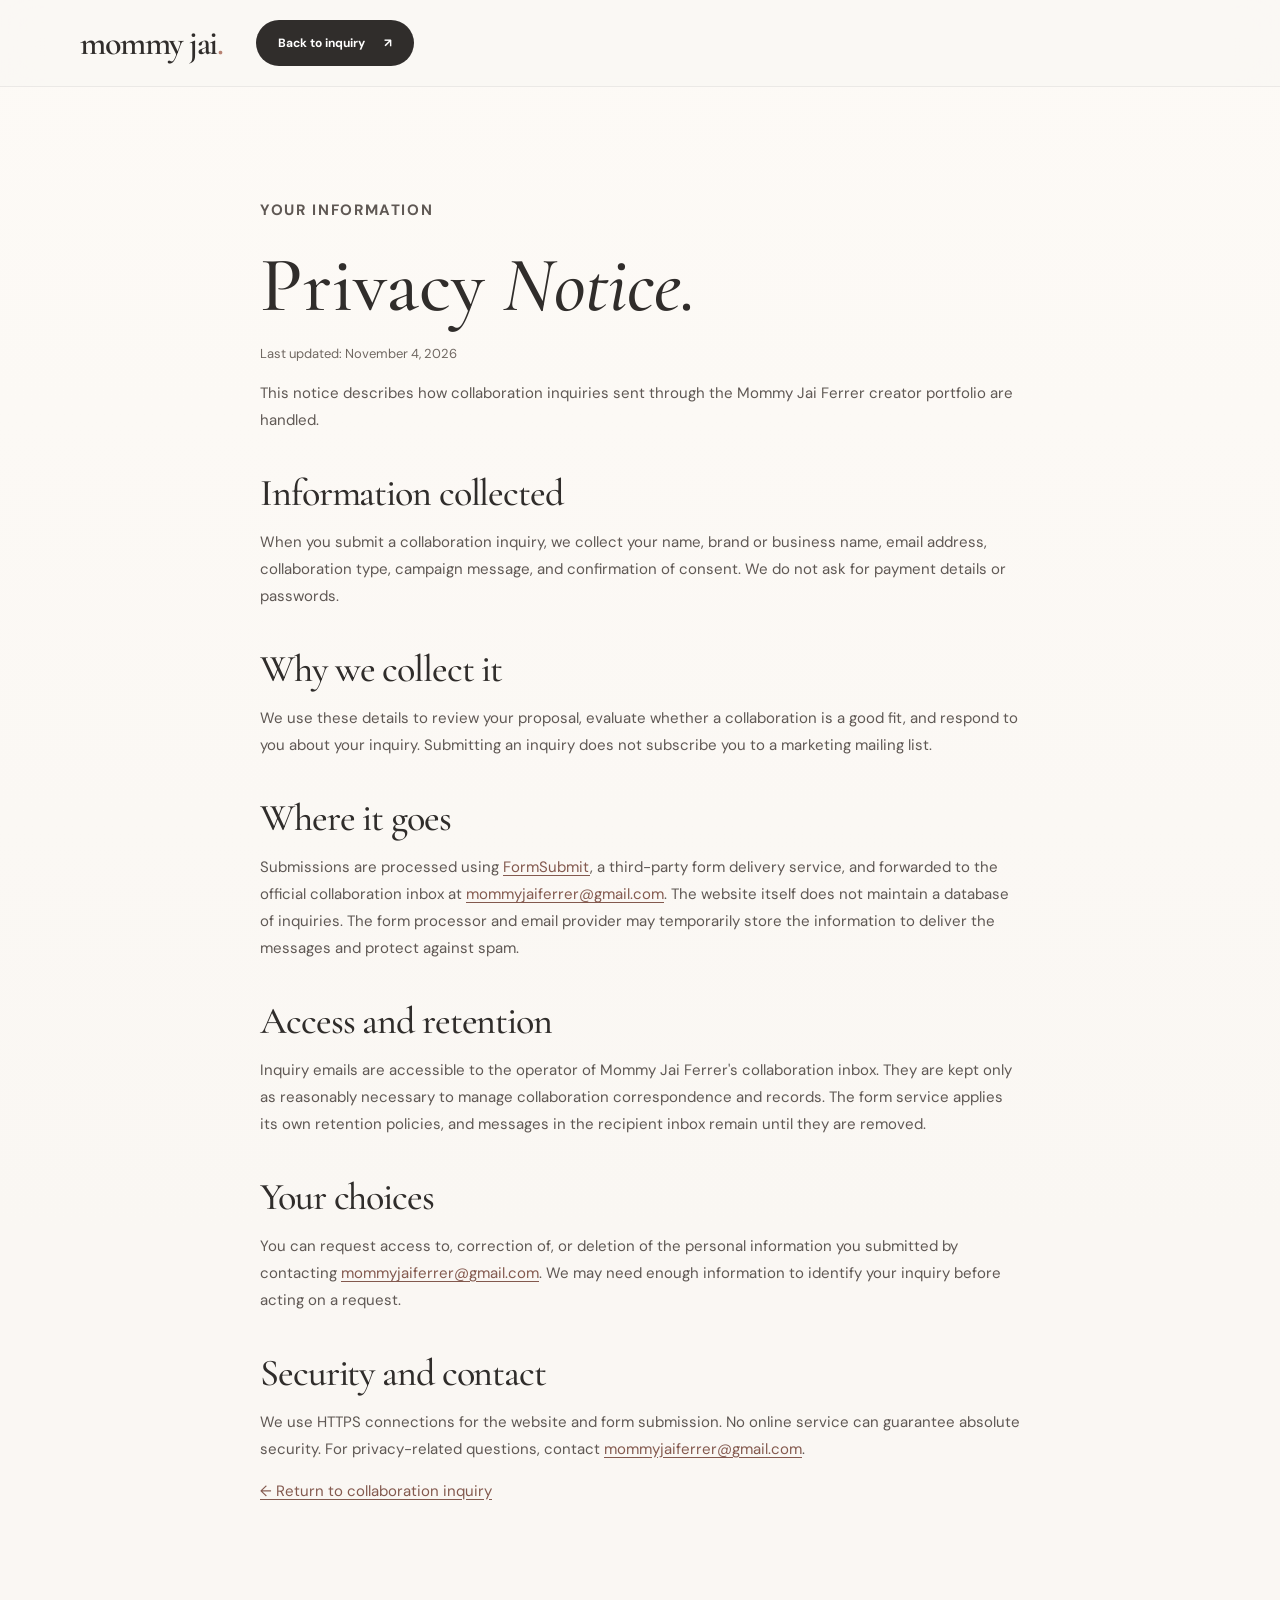
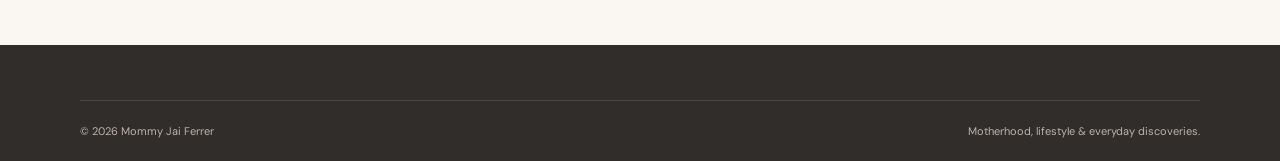
==== privacy.html @ 7186fa89 "Add inquiry privacy notice covering email form processing" ====
<!doctype html>
<html lang="en">
<head>
  <meta charset="utf-8">
  <meta name="viewport" content="width=device-width, initial-scale=1">
  <meta name="theme-color" content="#faf7f3">
  <meta name="description" content="How Mommy Jai Ferrer handles collaboration inquiry information.">
  <title>Privacy Notice | Mommy Jai Ferrer</title>
  <link rel="icon" href="assets/favicon.svg" type="image/svg+xml">
  <link rel="preconnect" href="https://fonts.googleapis.com">
  <link rel="preconnect" href="https://fonts.gstatic.com" crossorigin>
  <link href="https://fonts.googleapis.com/css2?family=Cormorant+Garamond:wght@400;500;600&family=DM+Sans:wght@400;500;600;700&display=swap" rel="stylesheet">
  <link rel="stylesheet" href="styles.css?v=1.3.6">
  <style>
    .privacy-page{width:min(760px,calc(100% - 42px));margin:0 auto;padding:95px 0 125px}
    .privacy-page h1{font-family:var(--serif);font-weight:500;font-size:clamp(54px,8vw,78px);line-height:1;margin:22px 0 18px}
    .privacy-page h2{font-size:clamp(29px,4vw,38px);margin:40px 0 12px}
    .privacy-page p,.privacy-page li{font-size:15px;line-height:1.8;color:#5f5854}
    .privacy-page li{padding-bottom:7px}
    .privacy-page ul{padding-left:22px}
    .privacy-page a{text-decoration:underline;text-underline-offset:3px;color:#83594e}
    .privacy-page .date-note{font-size:13px;color:#706862}
    @media(max-width:767px){.privacy-page{padding:65px 0 85px}}
  </style>
</head>
<body>
  <header class="site-header">
    <div class="container header-row">
      <a class="wordmark" href="./" aria-label="Mommy Jai Ferrer, return to homepage">mommy jai<span>.</span></a>
      <a class="header-cta" href="./#contact">Back to inquiry <span aria-hidden="true">↗︎</span></a>
    </div>
  </header>
  <main class="privacy-page">
    <p class="kicker">YOUR INFORMATION</p>
    <h1>Privacy <em>Notice.</em></h1>
    <p class="date-note">Last updated: November 4, 2026</p>
    <p>This notice describes how collaboration inquiries sent through the Mommy Jai Ferrer creator portfolio are handled.</p>

    <h2>Information collected</h2>
    <p>When you submit a collaboration inquiry, we collect your name, brand or business name, email address, collaboration type, campaign message, and confirmation of consent. We do not ask for payment details or passwords.</p>

    <h2>Why we collect it</h2>
    <p>We use these details to review your proposal, evaluate whether a collaboration is a good fit, and respond to you about your inquiry. Submitting an inquiry does not subscribe you to a marketing mailing list.</p>

    <h2>Where it goes</h2>
    <p>Submissions are processed using <a href="https://formsubmit.co/privacy.pdf" target="_blank" rel="noopener noreferrer">FormSubmit</a>, a third-party form delivery service, and forwarded to the official collaboration inbox at <a href="mailto:mommyjaiferrer@gmail.com">mommyjaiferrer@gmail.com</a>. The website itself does not maintain a database of inquiries. The form processor and email provider may temporarily store the information to deliver the messages and protect against spam.</p>

    <h2>Access and retention</h2>
    <p>Inquiry emails are accessible to the operator of Mommy Jai Ferrer's collaboration inbox. They are kept only as reasonably necessary to manage collaboration correspondence and records. The form service applies its own retention policies, and messages in the recipient inbox remain until they are removed.</p>

    <h2>Your choices</h2>
    <p>You can request access to, correction of, or deletion of the personal information you submitted by contacting <a href="mailto:mommyjaiferrer@gmail.com">mommyjaiferrer@gmail.com</a>. We may need enough information to identify your inquiry before acting on a request.</p>

    <h2>Security and contact</h2>
    <p>We use HTTPS connections for the website and form submission. No online service can guarantee absolute security. For privacy-related questions, contact <a href="mailto:mommyjaiferrer@gmail.com">mommyjaiferrer@gmail.com</a>.</p>
    <p><a href="./#contact">← Return to collaboration inquiry</a></p>
  </main>
  <footer class="footer"><div class="container footer-base"><span>© 2026 Mommy Jai Ferrer</span><span>Motherhood, lifestyle &amp; everyday discoveries.</span></div></footer>
</body>
</html>
---- styles.css ----
:root{--ivory:#faf7f3;--cream:#f3ece5;--blush:#eadbd4;--rose:#b78272;--rose-deep:#93695e;--sage:#767b6a;--charcoal:#302d2b;--muted:#776f6b;--line:#e6ddd6;--serif:'Cormorant Garamond',Georgia,serif;--sans:'DM Sans',Arial,sans-serif}*{box-sizing:border-box}html{scroll-behavior:smooth}body{margin:0;background:var(--ivory);color:var(--charcoal);font-family:var(--sans);-webkit-font-smoothing:antialiased}a{color:inherit;text-decoration:none}button,input,select,textarea{font:inherit}button,a,input,select,textarea{-webkit-tap-highlight-color:transparent}a:focus-visible,button:focus-visible,input:focus-visible,select:focus-visible,textarea:focus-visible{outline:3px solid var(--sage);outline-offset:4px}img{max-width:100%}.container{width:min(1120px,calc(100% - 48px));margin:auto}.skip-link{position:absolute;top:-100px;left:16px;background:#fff;padding:12px;z-index:90}.skip-link:focus{top:12px}.site-header{position:relative;z-index:10;border-bottom:1px solid rgba(48,45,43,.07);background:rgba(250,247,243,.94)}.header-row{height:86px;display:flex;align-items:center;gap:34px}.wordmark{font-family:var(--serif);font-size:34px;font-weight:600;letter-spacing:-1.5px;white-space:nowrap}.wordmark span{color:var(--rose)}.desktop-nav{display:flex;gap:34px;margin-left:auto;font-size:13px;font-weight:600}.desktop-nav a:hover,.footer-links a:hover{color:var(--rose-deep)}.header-cta{display:inline-flex;align-items:center;gap:19px;background:var(--charcoal);color:white;border-radius:28px;font-size:12px;font-weight:700;padding:15px 22px}.header-cta:hover{background:#5b4943}.menu-toggle{display:none;border:0;background:none;padding:9px;cursor:pointer}.menu-toggle span{display:block;height:2px;width:23px;background:var(--charcoal);margin:5px}.mobile-nav{display:none}.hero{display:grid;grid-template-columns:1.07fr .93fr;min-height:620px;gap:65px;align-items:center;padding-top:65px;padding-bottom:88px}.eyebrow,.kicker{font-size:11px;letter-spacing:2px;font-weight:700;color:var(--rose-deep)}.eyebrow{display:flex;gap:12px;align-items:center}.small-star{font-size:21px;color:var(--rose);line-height:1}.hero h1{font-family:var(--serif);font-size:clamp(57px,6vw,92px);font-weight:500;line-height:.93;letter-spacing:-2.5px;margin:32px 0 27px}.hero h1 em,h2 em{font-weight:400;color:var(--rose-deep)}.hero-lead{font-size:16px;line-height:1.9;color:var(--muted);max-width:490px}.hero-actions{display:flex;align-items:center;gap:32px;margin-top:32px}.button{display:inline-flex;justify-content:center;align-items:center;gap:32px;border:0;border-radius:4px;padding:18px 25px;font-size:13px;font-weight:700;cursor:pointer}.button-primary{background:var(--rose-deep);color:white}.button-primary:hover{background:#755249}.text-link{font-size:13px;font-weight:700;border-bottom:1px solid var(--charcoal);padding-bottom:6px}.text-link span{margin-left:9px}.hero-meta{display:flex;align-items:center;gap:12px;margin-top:55px;font-size:11px;color:#89827c}.meta-line{width:27px;height:1px;background:var(--rose)}.hero-visual{height:530px;position:relative;display:flex;align-items:center;justify-content:center}.portrait-frame{background:linear-gradient(160deg,#e4c7b9,#b88979 48%,#a87b6c);width:77%;height:91%;border-radius:210px 210px 9px 9px;position:relative;overflow:hidden}.portrait-img{width:100%;height:100%;object-fit:cover;object-position:center 22%}.portrait-fallback{display:none;position:absolute;inset:0;align-items:center;justify-content:center;flex-direction:column;color:#f7ece4}.portrait-frame.no-photo .portrait-fallback{display:flex}.portrait-fallback>span{font-family:var(--serif);font-size:220px;font-style:italic;opacity:.35;line-height:1}.portrait-fallback small{font-size:10px;letter-spacing:3px;text-align:center;line-height:2}.visual-sticker{position:absolute;background:#faf7f3;box-shadow:0 9px 35px #302d2b10;padding:23px 24px;font-size:13px;line-height:1.6;z-index:1}.sticker-top{top:60px;right:-10px;transform:rotate(6deg);font-style:italic}.sticker-top b{font-family:var(--serif);font-size:23px;font-weight:500}.sticker-top svg{width:38px;display:block;margin:1px 0 0 70px}.sticker-bottom{bottom:48px;left:-23px;transform:rotate(-5deg);font-family:var(--serif);font-size:24px;line-height:1.05}.sticker-bottom span{color:var(--rose)}.orbit{position:absolute;color:#c39c8f}.orbit-one{top:34px;left:27px;font-size:37px}.orbit-two{bottom:9px;right:34px;font-size:26px}.ticker{background:#e9d8cf;padding:21px 0;overflow:hidden;text-align:center}.ticker-inner{white-space:nowrap;font-size:11px;letter-spacing:2.1px;font-weight:700;color:#765c53}.ticker-inner span{color:#b78272;margin:0 25px}.section{padding-top:112px;padding-bottom:115px;scroll-margin-top:25px}.section-heading{display:flex;justify-content:space-between;gap:70px;align-items:end;margin-bottom:45px}.section-heading>div{flex:1.2}.section-heading>p{flex:.8;max-width:320px;line-height:1.85;font-size:14px;color:var(--muted);margin:0 0 7px}h2{font-family:var(--serif);font-weight:500;line-height:1.01;font-size:clamp(43px,4.5vw,65px);letter-spacing:-1.1px;margin:20px 0 0}.work-grid{display:grid;grid-template-columns:repeat(3,minmax(0,1fr));gap:30px 23px}.work-card{min-width:0;display:block}.work-art{height:300px;position:relative;overflow:hidden;display:flex;flex-direction:column;align-items:flex-start;justify-content:end;padding:29px;transition:transform .25s ease,filter .25s ease}.work-card:hover .work-art{filter:saturate(1.15)}.art-bonakid{background:radial-gradient(circle at 70% 15%,#f6ead7 0 15%,transparent 16%),linear-gradient(135deg,#c9ac95,#ae826a);color:#fff8ef}.art-little{background:radial-gradient(circle at 74% 20%,#f6e6df 0 17%,transparent 18%),linear-gradient(145deg,#d9bdb2,#b8958b);color:#fff9f2}.art-urban{background:linear-gradient(145deg,#bbc2af,#848d75);color:#fffaf1}.art-hair{background:linear-gradient(145deg,#e5c7b7,#bc9183);color:#fff7f0}.art-colgate{background:linear-gradient(145deg,#d5bea8,#b18e78);color:#fffaf3}.art-unilove{background:linear-gradient(145deg,#d4cab5,#a7ab8d);color:#fffaf0}.art-ornament{position:absolute;right:18px;top:0;font-family:var(--serif);font-size:175px;opacity:.21;line-height:1}.art-small{font-size:10px;letter-spacing:2px;font-weight:700;margin-bottom:auto}.art-main{font-family:var(--serif);font-size:46px;line-height:.97;letter-spacing:-1px;position:relative}.art-main i{font-weight:400}.art-corner{position:absolute;right:25px;bottom:24px;font-size:10px;letter-spacing:1px}.card-info{display:flex;justify-content:space-between;align-items:flex-start;gap:8px;padding:19px 0}.card-type{font-size:10px;letter-spacing:1.2px;font-weight:700;color:var(--rose-deep)}.card-info h3{font-family:var(--serif);font-size:29px;font-weight:600;margin:7px 0 2px}.card-info p{font-size:12px;color:var(--muted);margin:4px 0}.card-arrow{font-size:22px;color:var(--rose-deep);transition:transform .2s}.work-card:hover .card-arrow{transform:translate(3px,-3px)}.work-footnote{font-size:12px;color:var(--muted);margin-top:20px;line-height:1.8}.services-section{background:#f3ece5}.services-grid{display:grid;grid-template-columns:1fr 1fr;gap:22px}.service-card{position:relative;background:var(--ivory);padding:42px 42px 37px;min-height:420px;display:flex;flex-direction:column}.service-card.alt{background:#e8d7cf}.service-index{position:absolute;right:35px;top:30px;color:#a7958d;font-size:12px}.service-icon{font-size:37px;color:var(--rose-deep)}.service-card h3{font-family:var(--serif);font-size:42px;font-weight:500;margin:16px 0 12px}.service-card p{font-size:14px;line-height:1.9;color:#625e5a}.service-card ul{list-style:none;padding:0;margin:13px 0 28px}.service-card li{padding:8px 0 8px 22px;position:relative;font-size:13px}.service-card li:before{content:'✳︎';position:absolute;left:0;color:var(--rose-deep)}.service-link{border-bottom:1px solid currentColor;align-self:start;padding-bottom:6px;margin-top:auto;font-size:13px;font-weight:700}.service-link span{margin-left:18px}.other-collabs{display:flex;align-items:center;gap:12px;flex-wrap:wrap;margin-top:28px;font-size:13px;color:var(--muted)}.other-collabs span{border:1px solid #d8cbc3;border-radius:30px;padding:10px 17px;color:var(--charcoal);font-size:12px}.about-section{display:grid;grid-template-columns:.9fr 1.1fr;gap:100px;align-items:center}.about-art{background:#e9d5ca;min-height:470px;display:flex;align-items:center;justify-content:center;padding:40px;position:relative}.about-art:after{content:'';position:absolute;border:1px solid #fff5ed;inset:23px}.about-art-inner{text-align:center;z-index:1}.big-star{font-size:100px;color:#fff3ed;display:block;line-height:1.1}.about-script{font-family:var(--serif);font-size:85px;font-style:italic;color:#856b5e;line-height:1.3;display:block}.about-mini{font-size:10px;letter-spacing:3px;line-height:2.2;color:#806e66}.about-copy p:not(.kicker){font-size:15px;color:var(--muted);line-height:2}.signature{margin-top:30px;font-size:13px;color:var(--muted)}.signature strong{display:block;font-family:var(--serif);font-size:32px;font-style:italic;color:var(--rose-deep);font-weight:500}.brand-section{background:#eee2db}.brand-content{text-align:center}.brand-content h2{max-width:670px;margin:15px auto 22px}.brand-content>p:not(.kicker){max-width:665px;margin:auto;line-height:1.85;font-size:14px;color:var(--muted)}.brand-content .brand-group-label{font-family:var(--sans);font-size:10px;font-weight:700;letter-spacing:.19em;margin:38px auto 0;color:#916b60}.brand-list{display:flex;flex-wrap:wrap;justify-content:center;align-items:center;gap:14px 28px;margin:19px auto 24px;max-width:940px}.brand-list span{font-family:var(--serif);font-weight:600;font-size:clamp(22px,2.35vw,29px);line-height:1.14}.brand-list-pending{margin-top:19px;margin-bottom:27px}.brand-list-pending span{font-size:clamp(20px,2vw,25px);color:#705c53}.brand-content small{display:block;max-width:740px;margin:0 auto;font-size:11px;line-height:1.7;color:var(--muted)}.contact-section{padding-bottom:115px}.contact-panel{display:grid;grid-template-columns:1fr 1fr;gap:75px;background:#f2e7df;padding:70px}.contact-heading h2{font-size:clamp(43px,4vw,58px)}.contact-heading>p:not(.kicker){font-size:14px;color:var(--muted);line-height:1.9;max-width:410px}.contact-email{display:inline-block;font-size:15px;border-bottom:1px solid var(--charcoal);padding-bottom:9px;margin-top:24px;font-weight:700}.contact-email span{color:var(--rose-deep)}.inquiry-form{display:flex;flex-direction:column;gap:10px}.inquiry-form label{font-size:12px;font-weight:700;margin-top:8px}.inquiry-form label span{color:var(--rose-deep)}.inquiry-form input,.inquiry-form select,.inquiry-form textarea{background:var(--ivory);width:100%;border:1px solid #e0d5ce;border-radius:2px;padding:14px 15px;outline-offset:3px;color:var(--charcoal);font-size:13px}.inquiry-form textarea{resize:vertical}.submit-button{width:100%;margin-top:12px}.form-note{font-size:11px;line-height:1.65;color:var(--muted);margin:6px 0 0}.footer{background:#302d2b;color:#f9eee7;padding-top:55px}.footer-row{display:flex;justify-content:space-between;gap:35px;align-items:start;padding-bottom:60px}.footer-mark{font-size:39px}.footer-row p{color:#bcb3ad;font-size:12px}.footer-links{display:flex;gap:25px;flex-wrap:wrap;font-size:12px;font-weight:600;margin-top:16px}.footer-base{display:flex;justify-content:space-between;border-top:1px solid #ffffff20;padding:23px 0;color:#bcb3ad;font-size:11px}
@media(max-width:900px){.hero{grid-template-columns:1fr 1fr;gap:20px}.hero h1{font-size:65px}.hero-visual{height:460px}.visual-sticker{padding:15px}.section{padding-top:85px;padding-bottom:90px}.section-heading{gap:25px}.work-grid{gap:25px 15px}.work-art{height:250px;padding:21px}.art-main{font-size:37px}.about-section{gap:35px}.contact-panel{padding:40px;gap:30px}}
@media(max-width:700px){.container{width:min(100% - 36px,520px)}.header-row{height:66px}.wordmark{font-size:31px}.desktop-nav,.header-cta{display:none}.menu-toggle{display:block;margin-left:auto}.mobile-nav:not([hidden]){display:flex;flex-direction:column;gap:0;background:var(--ivory);border-top:1px solid var(--line);padding:8px 18px 16px}.mobile-nav a{padding:12px 6px;font-size:14px;font-weight:600}.hero{grid-template-columns:1fr;gap:17px;padding-top:49px;padding-bottom:40px;min-height:0}.hero h1{font-size:clamp(56px,12.4vw,78px);margin:21px 0 18px}.hero-lead{font-size:14px;line-height:1.85}.hero-actions{margin-top:26px;gap:22px}.button{padding:16px 19px;gap:15px}.hero-meta{margin-top:30px;font-size:10px}.hero-visual{height:400px;max-width:430px;width:100%;margin:9px auto 0}.portrait-frame{width:69%;height:96%}.portrait-fallback>span{font-size:155px}.sticker-top{right:0;top:35px;font-size:11px}.sticker-top b{font-size:19px}.sticker-bottom{left:0;bottom:39px;font-size:20px}.orbit-one{left:15px;top:9px}.ticker{padding:17px 0}.ticker-inner{font-size:10px;letter-spacing:1.3px}.ticker-inner span{margin:0 13px}.section{padding-top:76px;padding-bottom:76px}.section-heading{display:block;margin-bottom:29px}.section-heading>p{max-width:450px;margin:18px 0 0}.section-heading h2,h2{font-size:clamp(43px,9.2vw,56px);margin-top:13px}.work-grid{grid-template-columns:repeat(2,minmax(0,1fr));gap:19px 11px}.work-art{height:205px;padding:16px}.art-main{font-size:clamp(26px,6.4vw,36px)}.art-small{font-size:8px;letter-spacing:1px}.art-ornament{font-size:110px}.art-corner{right:14px;bottom:13px;font-size:8px}.card-info{padding:12px 0 6px}.card-type{font-size:8px;letter-spacing:.5px;line-height:1.5}.card-info h3{font-size:24px;line-height:1.05}.card-info p{font-size:11px;line-height:1.5}.card-arrow{font-size:19px}.services-grid{grid-template-columns:1fr}.service-card{min-height:0;padding:31px}.service-card h3{font-size:38px}.about-section{grid-template-columns:1fr;gap:28px}.about-art{min-height:300px}.about-script{font-size:65px}.big-star{font-size:70px}.brand-list{gap:13px 23px}.brand-list span{font-size:24px}.contact-panel{grid-template-columns:1fr;padding:32px 24px;gap:20px}.contact-heading h2{font-size:45px}.footer-row{display:block;padding-bottom:36px}.footer-links{margin-top:27px}.footer-base{gap:14px;flex-direction:column}}
@media(max-width:380px){.container{width:calc(100% - 28px)}.hero h1{font-size:52px}.hero-actions{gap:15px}.hero-actions .button{font-size:12px}.text-link{font-size:12px}.hero-visual{height:345px}.work-art{height:185px;padding:12px}.art-main{font-size:26px}.card-info h3{font-size:22px}.card-arrow{display:none}.contact-panel{padding:27px 18px}}
@media(prefers-reduced-motion:reduce){html{scroll-behavior:auto}*,*:before,*:after{transition:none!important;animation:none!important}}


/* Premium editorial enhancement: airy surface depth, restrained motion and accessibility */
:root{--elevation:0 18px 48px rgba(65,44,38,.075);--elevation-hover:0 28px 65px rgba(65,44,38,.13)}
body{background:linear-gradient(180deg,#fdfaf6 0%,#faf7f3 70%);overflow-x:hidden}
.site-header{position:sticky;top:0;z-index:90;background:rgba(250,247,243,.84);backdrop-filter:blur(18px) saturate(135%);-webkit-backdrop-filter:blur(18px) saturate(135%)}
.site-header.is-scrolled{box-shadow:0 12px 35px rgba(65,44,38,.055)}
.scroll-progress{position:fixed;inset:0 0 auto;height:3px;z-index:120;pointer-events:none}
.scroll-progress span{display:block;width:0;height:100%;background:linear-gradient(90deg,#a67466,#dec2b5,#93695e);transition:width .1s linear}
main{position:relative;isolation:isolate}
.ambient-glow{position:absolute;z-index:-1;pointer-events:none;border-radius:50%;filter:blur(70px);opacity:.35}
.glow-a{top:4rem;right:-8rem;width:23rem;height:23rem;background:#e8b8a4;animation:drift 13s ease-in-out infinite}
.glow-b{top:72rem;left:-9rem;width:20rem;height:20rem;background:#d7d9c0;animation:drift 17s ease-in-out infinite reverse}
.hero h1,.section-heading h2,.brand-content h2{text-wrap:balance}
.hero-visual{filter:drop-shadow(0 28px 36px rgba(93,65,56,.11))}
.portrait-frame{box-shadow:0 25px 60px rgba(111,72,58,.16)}
.portrait-frame.no-photo .portrait-fallback{background:radial-gradient(circle at 35% 22%,#d4b4a6,#b88979 65%,#ad7e70)}
.visual-sticker{box-shadow:0 12px 30px rgba(66,50,44,.09);animation:floatSticker 7s ease-in-out infinite}
.sticker-bottom{animation-delay:-3s}
.orbit{animation:twinkle 5s ease-in-out infinite}
.ticker{background:linear-gradient(90deg,#efded5,#ead6cb,#efe0d7);border-top:1px solid rgba(152,115,100,.09);border-bottom:1px solid rgba(152,115,100,.09)}
.ticker-inner{animation:tickerBreathe 8s ease-in-out infinite}
.button-primary{background:linear-gradient(130deg,#9f7367,#8f6459);box-shadow:0 10px 24px rgba(123,78,65,.17);transition:transform .27s ease,box-shadow .27s ease,filter .27s ease}
.button-primary:hover{transform:translateY(-3px);box-shadow:0 17px 32px rgba(123,78,65,.23);filter:brightness(1.04)}
.work-card,.service-card,.about-art,.contact-panel{box-shadow:var(--elevation);transition:transform .38s cubic-bezier(.2,.8,.2,1),box-shadow .38s ease}
.work-card{background:#fff9f4;border-radius:15px;overflow:hidden}
.work-art{overflow:hidden}
.work-card:hover,.service-card:hover{transform:translateY(-7px);box-shadow:var(--elevation-hover)}
.work-card:focus-visible{outline-offset:6px}
.work-art:after{content:"";position:absolute;inset:0;pointer-events:none;background:linear-gradient(118deg,transparent 25%,rgba(255,255,255,.17) 48%,transparent 67%);transform:translateX(-140%);transition:transform .8s ease}
.work-card:hover .work-art:after{transform:translateX(140%)}
.art-ornament{animation:floatOrnament 8s ease-in-out infinite}
.service-card{border-radius:15px;border:1px solid rgba(148,106,88,.08)}
.service-card.alt{background:linear-gradient(145deg,#ead8d0,#e5d1c7)}
.other-collabs span{background:rgba(255,255,255,.48);transition:transform .25s ease}
.other-collabs span:hover{transform:translateY(-2px)}
.about-art{border-radius:12px;overflow:hidden}
.big-star{animation:slowRotate 24s linear infinite}
.brand-section{background:linear-gradient(180deg,#eee2db,#f2e7e1)}
.brand-content .brand-group-label{font-size:10px;letter-spacing:.18em;font-weight:700;color:#906a5e;margin:35px auto 0}
.brand-list{margin:22px auto 26px;gap:14px 28px;max-width:950px}
.brand-list span{font-size:clamp(23px,2.5vw,30px);transition:color .25s ease,transform .25s ease}
.brand-list span:hover{color:#95695c;transform:translateY(-2px)}
.brand-list-pending{margin-top:18px;margin-bottom:25px}
.brand-list-pending span{font-size:clamp(21px,2.1vw,25px);color:#6d5a53}
.brand-content small{display:block;max-width:710px;margin:auto;line-height:1.7}
.contact-panel{border-radius:15px;background:linear-gradient(140deg,#f2e7df,#eee0d8);border:1px solid rgba(153,110,94,.09)}
.inquiry-form input,.inquiry-form select,.inquiry-form textarea{transition:border-color .24s ease,box-shadow .24s ease}
.inquiry-form input:focus,.inquiry-form select:focus,.inquiry-form textarea:focus{border-color:#b3897b;box-shadow:0 0 0 4px rgba(179,137,123,.14)}
.js-motion .reveal-item{opacity:0;transform:translateY(24px);transition:opacity .72s ease,transform .72s cubic-bezier(.2,.8,.2,1)}
.js-motion .reveal-item.is-visible{opacity:1;transform:none}
@keyframes floatSticker{0%,100%{transform:translateY(0) rotate(0)}50%{transform:translateY(-8px) rotate(-1deg)}}
@keyframes twinkle{0%,100%{opacity:.7;transform:scale(1)}50%{opacity:1;transform:scale(1.13)}}
@keyframes drift{0%,100%{transform:translate(0,0)}50%{transform:translate(12px,-15px)}}
@keyframes tickerBreathe{0%,100%{opacity:1}50%{opacity:.72}}
@keyframes floatOrnament{0%,100%{transform:translateY(0)}50%{transform:translateY(-7px)}}
@keyframes slowRotate{to{transform:rotate(360deg)}}
@media(max-width:700px){
 .ambient-glow{opacity:.22}
 .scroll-progress{height:2px}
 .work-card,.service-card,.about-art,.contact-panel{border-radius:12px}
 .brand-list{gap:12px 20px}
 .brand-list span{font-size:22px}
 .brand-list-pending span{font-size:19px}
}
@media(max-width:380px){.brand-list span{font-size:20px}.brand-list-pending span{font-size:17px}}
@media(prefers-reduced-motion:reduce){
 .visual-sticker,.orbit,.ambient-glow,.ticker-inner,.art-ornament,.big-star{animation:none!important}
 .js-motion .reveal-item{opacity:1!important;transform:none!important;transition:none!important}
 .work-card:hover,.service-card:hover,.button-primary:hover{transform:none!important}
}



/* V1.3 — typographic hierarchy, deliberate spacing, brand collection and mobile conversion */
:root{--text-readable:#5f5854;--content-max:1120px}
.container{width:min(var(--content-max),calc(100% - 64px))}
.hero-lead,.section-heading>p,.service-card p,.about-copy p:not(.kicker),.contact-heading>p:not(.kicker),.brand-content>p:not(.kicker){color:var(--text-readable);line-height:1.72}
.hero-lead{font-size:16px;max-width:480px}
.hero-actions{margin-top:26px}
.section{padding-top:104px;padding-bottom:108px;scroll-margin-top:82px}
.section-heading{margin-bottom:37px;gap:60px}
.section-heading>p{font-size:15px;line-height:1.7}
h2{font-size:clamp(46px,4.3vw,61px);line-height:1.05}
.eyebrow,.kicker{font-size:11px;letter-spacing:1.65px}
.card-type{font-size:11px;letter-spacing:.9px;line-height:1.5}
.card-info{padding:17px 17px 20px}
.card-info h3{font-size:29px;line-height:1.08;margin-top:8px}
.card-info p{font-size:13px;line-height:1.55}
.work-grid{gap:26px 22px}
.service-card{padding:39px 40px 35px;min-height:395px}
.service-card p{font-size:15px}
.service-card li{font-size:14px;line-height:1.55}
.service-card h3{font-size:41px}
.about-copy p:not(.kicker){font-size:15px}
.brand-content>p:not(.kicker):not(.brand-group-label){max-width:720px;font-size:15px;line-height:1.75}
.brand-content .brand-group-label{margin:43px auto 18px;font-size:11px;letter-spacing:1.6px}
.brand-list:not(.brand-list-pending){display:grid;grid-template-columns:repeat(4,minmax(0,1fr));max-width:1000px;gap:0 24px;margin:0 auto 32px}
.brand-list:not(.brand-list-pending) span{display:flex;align-items:center;justify-content:center;min-height:75px;padding:14px 8px;text-align:center;border-bottom:1px solid rgba(123,91,78,.16);font-size:clamp(22px,2vw,27px);line-height:1.1}
.brand-list-pending{max-width:740px;gap:14px 27px;margin:0 auto 29px}
.brand-list-pending span{font-size:clamp(20px,1.9vw,24px)}
.brand-content small{font-size:12px;line-height:1.65}
.contact-panel{padding:62px;gap:58px}
.contact-heading>p:not(.kicker){font-size:15px}
.inquiry-form label{font-size:13px}
.inquiry-form input,.inquiry-form select,.inquiry-form textarea{font-size:14px;padding:15px}
.form-note{font-size:12px;line-height:1.65}
.mobile-cta{display:none}
@media(max-width:900px){
  .container{width:min(100% - 42px,1120px)}
  .section{padding-top:85px;padding-bottom:88px}
  .section-heading{margin-bottom:31px;gap:32px}
  .card-info{padding:15px 12px 17px}
  .card-info h3{font-size:25px}
  .brand-list:not(.brand-list-pending){grid-template-columns:repeat(3,minmax(0,1fr))}
  .contact-panel{padding:42px;gap:32px}
}
@media(max-width:767px){
  .container{width:min(100% - 40px,520px)}
  .hero{padding-top:46px;padding-bottom:48px}
  .hero h1{font-size:clamp(52px,11.5vw,69px)}
  .hero-lead{font-size:15px;line-height:1.7}
  .hero-actions{margin-top:24px}
  .section{padding-top:74px;padding-bottom:78px;scroll-margin-top:72px}
  .section-heading{margin-bottom:27px}
  .section-heading>p{font-size:15px;margin-top:15px}
  h2,.section-heading h2{font-size:clamp(39px,9vw,49px)}
  .work-grid{gap:18px 12px}
  .card-info{padding:13px 5px 15px}
  .card-info h3{font-size:24px}
  .card-info p{font-size:13px}
  .card-type{font-size:10px;letter-spacing:.55px}
  .service-card{padding:29px 28px;min-height:0}
  .service-card p{font-size:15px}
  .service-card li{font-size:14px}
  .about-copy p:not(.kicker){font-size:15px;line-height:1.75}
  .brand-list:not(.brand-list-pending){grid-template-columns:repeat(2,minmax(0,1fr));gap:0 17px;margin-bottom:30px}
  .brand-list:not(.brand-list-pending) span{min-height:65px;font-size:clamp(20px,5.4vw,25px)}
  .brand-content .brand-group-label{margin-top:32px;margin-bottom:15px;font-size:10px}
  .brand-list-pending{gap:12px 19px;margin-bottom:25px}
  .brand-list-pending span{font-size:21px}
  .brand-content>p:not(.kicker):not(.brand-group-label){font-size:14px}
  .contact-panel{padding:31px 25px;gap:24px}
  .contact-heading>p:not(.kicker){font-size:15px}
  .contact-section{padding-bottom:88px}
  .mobile-cta{position:fixed;z-index:100;bottom:calc(12px + env(safe-area-inset-bottom,0px));left:50%;width:min(430px,calc(100vw - 28px));padding:8px;display:flex;gap:8px;align-items:stretch;transform:translate(-50%,calc(100% + 38px));opacity:0;visibility:hidden;pointer-events:none;background:rgba(252,247,242,.96);border:1px solid rgba(133,101,90,.17);border-radius:18px;box-shadow:0 14px 46px rgba(69,45,39,.17);-webkit-backdrop-filter:blur(16px);backdrop-filter:blur(16px);transition:transform .34s cubic-bezier(.2,.8,.2,1),opacity .25s ease,visibility .25s ease}
  .mobile-cta.is-visible{transform:translate(-50%,0);opacity:1;visibility:visible;pointer-events:auto}
  .mobile-cta a{display:flex;align-items:center;justify-content:center;min-height:48px;border-radius:12px;font-size:14px;font-weight:700;text-decoration:none;white-space:nowrap}
  .mobile-cta-primary{flex:1;gap:11px;background:#93695e;color:#fff;padding:0 16px}
  .mobile-cta-primary:hover,.mobile-cta-primary:focus-visible{background:#7f574d}
  .mobile-cta-secondary{width:52px;border:1px solid #d8c4ba;color:#4d3b35;background:#fff9f5}
  .mobile-cta-secondary:hover,.mobile-cta-secondary:focus-visible{background:#f1e4dc}
}
@media(max-width:380px){
  .container{width:calc(100% - 30px)}
  .brand-list:not(.brand-list-pending) span{font-size:19px}
  .mobile-cta{width:calc(100vw - 20px)}
  .mobile-cta-primary{padding:0 10px;gap:7px}
}
@media(prefers-reduced-motion:reduce){
  .mobile-cta{transition:none!important}
}

/* Force typography glyphs instead of platform-colored emoji on iOS. */
.small-star,.art-ornament,.big-star,.card-arrow,.service-icon,.service-link span,.mobile-cta a span,.ticker-inner span{font-variant-emoji:text}


/* V1.3.3 — true seamless marquee, mobile motion refinements and safe horizontal containment */
html,body{max-width:100%;overflow-x:clip}
body{width:100%;position:relative}
.ticker{display:block;position:relative;isolation:isolate;overflow:hidden;width:100%;max-width:100%;padding:19px 0;text-align:left}
.ticker-inner{animation:none!important}
.ticker-track{
  display:flex;flex-flow:row nowrap;align-items:center;
  width:max-content;min-width:0;
  animation:mjMarquee 30s linear infinite;
  will-change:transform;
}
.ticker-group{
  display:inline-flex;flex:0 0 auto;align-items:center;justify-content:flex-start;
  gap:clamp(20px,3.5vw,42px);width:max-content;min-width:0;
  padding-inline:clamp(12px,2vw,25px);white-space:nowrap;
  font-family:var(--sans);font-size:11px;letter-spacing:1.7px;
  line-height:1.4;font-weight:700;color:#765c53;
}
.ticker-group span,.ticker-group i{flex:0 0 auto}
.ticker-group i{font-size:13px;font-style:normal;color:#a7786a;font-variant-emoji:text}
@keyframes mjMarquee{from{transform:translate3d(0,0,0)}to{transform:translate3d(-50%,0,0)}}
@media(max-width:767px){
  .ticker{padding:17px 0}
  .ticker-track{animation-duration:21s}
  .ticker-group{gap:26px;padding-inline:13px;font-size:10px;letter-spacing:1.35px}
  .ticker-group i{font-size:12px}
  .hero,.hero-visual,.section,.work-grid,.contact-panel{min-width:0}
  .hero-visual{max-width:100%}
}
@media(max-width:767px) and (prefers-reduced-motion:no-preference){
  .visual-sticker{animation-duration:6s}
  .js-motion .reveal-item{transition-duration:.78s}
}
@media(prefers-reduced-motion:reduce){
  /* Accessible alternative: show all specialties, never crop an unmoving line. */
  .ticker-track{animation:none!important;transform:none!important;width:100%;min-width:0;will-change:auto}
  .ticker-group:first-child{
    display:flex;flex-wrap:wrap;justify-content:center;gap:9px 16px;
    width:100%;min-width:0;white-space:normal;text-align:center;
  }
  .ticker-group[aria-hidden="true"]{display:none}
}


/* V1.3.5 — continuously moving JavaScript marquee on iOS.
   Without JavaScript, the existing CSS/reduced-motion fallbacks remain available. */
.ticker.ticker--js .ticker-track{animation:none!important;width:max-content;min-width:0}
@media(prefers-reduced-motion:reduce){
  .ticker.ticker--js[data-motion="running"] .ticker-track{
    display:flex;width:max-content;min-width:0;will-change:transform;
  }
  .ticker.ticker--js[data-motion="running"] .ticker-group:first-child{
    display:inline-flex;flex-wrap:nowrap;justify-content:flex-start;
    gap:clamp(20px,3.5vw,42px);width:max-content;min-width:0;
    padding-inline:clamp(12px,2vw,25px);white-space:nowrap;text-align:left;
  }
  .ticker.ticker--js[data-motion="running"] .ticker-group[aria-hidden="true"]{display:inline-flex}
}


/* V1.3.6 — Functional inquiry form: polished accessibility, feedback and privacy */
.form-honeypot{position:absolute!important;left:-10000px!important;top:auto!important;width:1px!important;height:1px!important;overflow:hidden!important}
.inquiry-form .form-consent{display:flex;align-items:flex-start;gap:11px;margin:15px 0 3px;font-size:12px;font-weight:400;line-height:1.6;color:#615854;cursor:pointer}
.inquiry-form .form-consent input[type="checkbox"]{flex:0 0 18px;width:18px;height:18px;min-width:18px;min-height:18px;margin:2px 0 0;padding:0;border:1px solid #9b776d;border-radius:3px;accent-color:#93695e;box-shadow:none;cursor:pointer}
.inquiry-form .form-consent span{flex:1}
.inquiry-form .form-consent a{color:#75483c;text-decoration:underline;text-underline-offset:2px;font-weight:700}
.inquiry-form .form-consent a:hover{color:#502e24}
.inquiry-form .submit-button:disabled{opacity:.66;cursor:progress;box-shadow:none;transform:none}
.inquiry-form .form-note{margin-top:7px;font-size:12px;line-height:1.65}
.inquiry-form .form-note[data-state="sending"]{color:#674f45}
.inquiry-form .form-note[data-state="success"]{color:#35624b;font-weight:700}
.inquiry-form .form-note[data-state="error"]{color:#913c3c;font-weight:700}
@media(max-width:767px){
 .inquiry-form input:not([type="checkbox"]),.inquiry-form select,.inquiry-form textarea{font-size:16px}
 .inquiry-form .form-consent{font-size:12px}
}
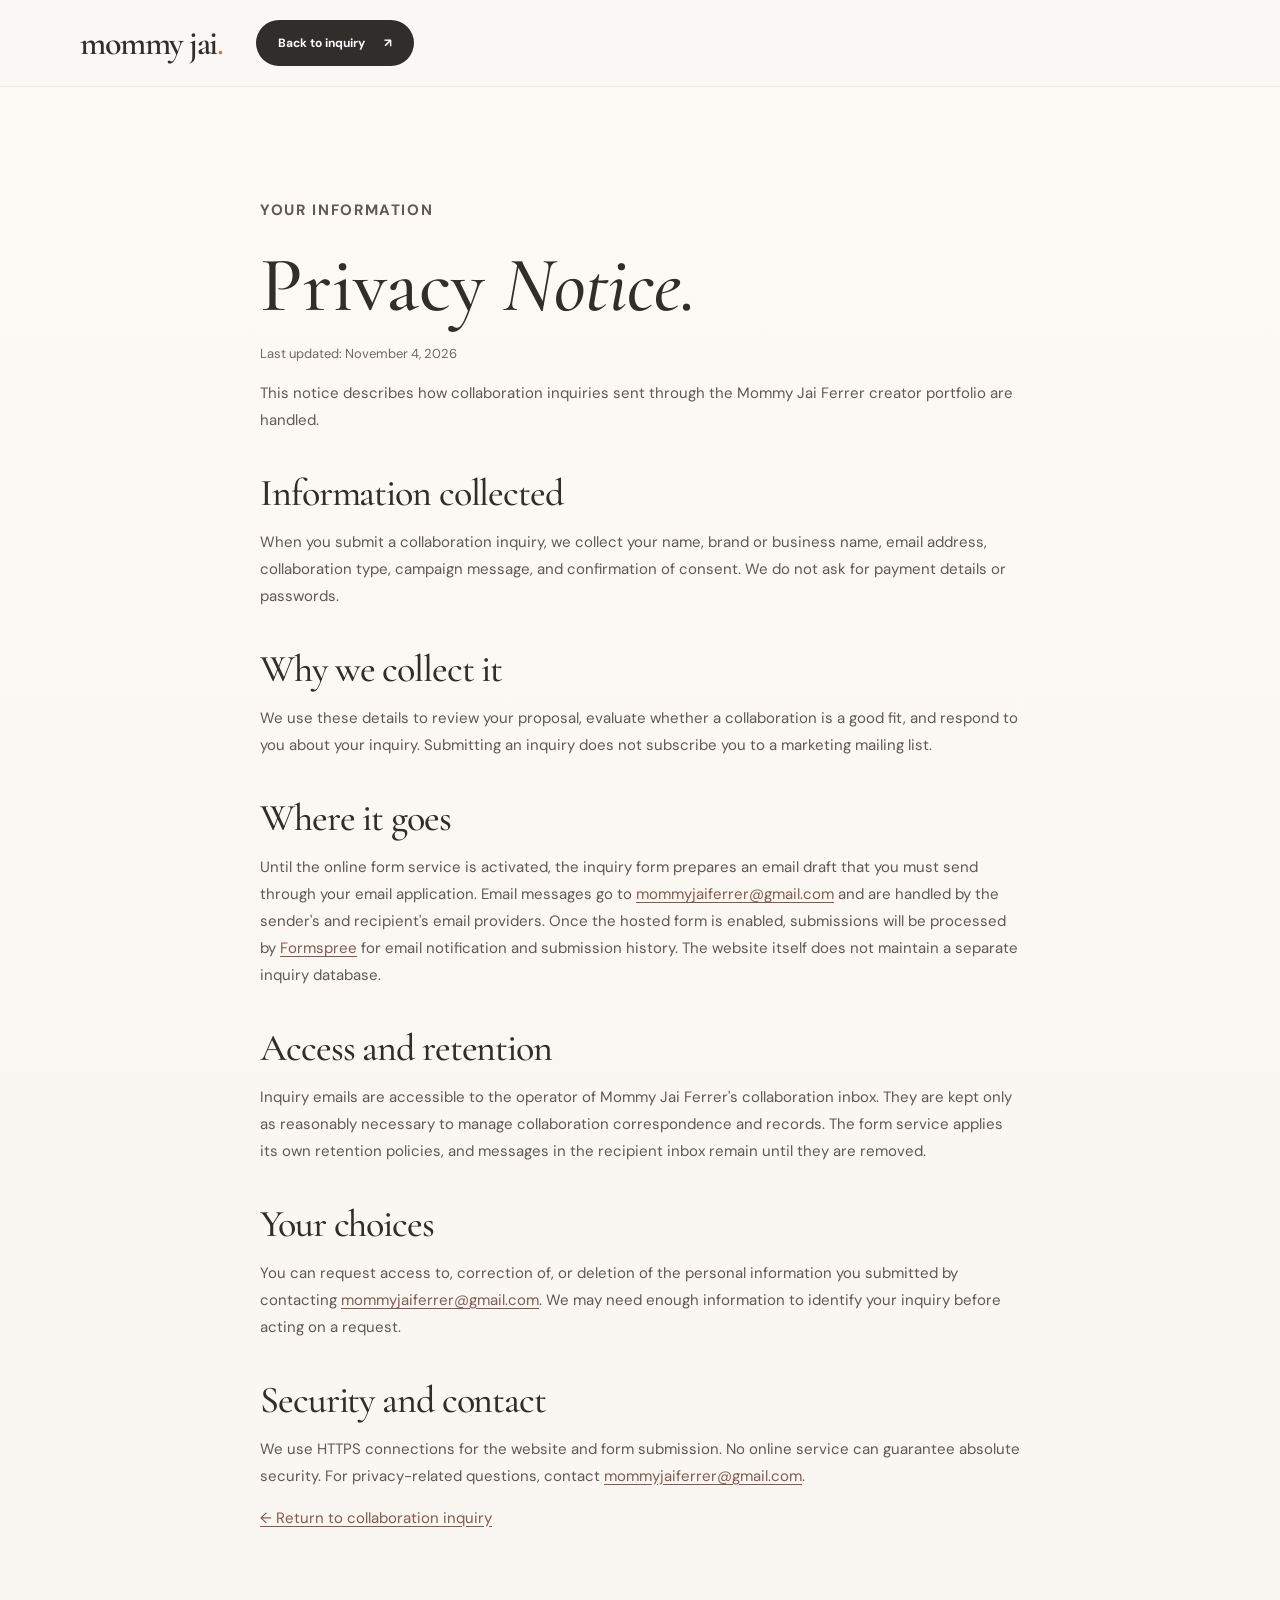
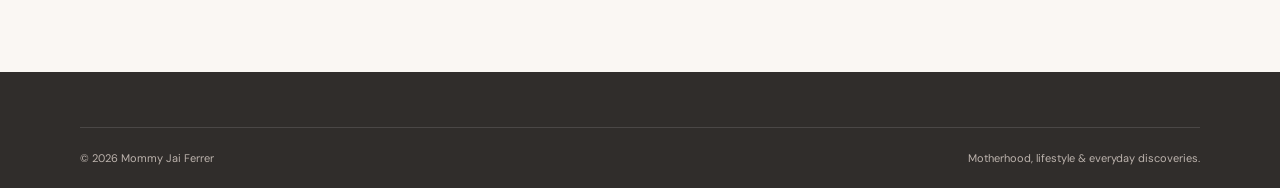
==== commit 0abef3bd: "Clarify privacy notice for email fallback and upcoming Formspree submission inbox" ====
--- a/privacy.html
+++ b/privacy.html
@@ -43,7 +43,7 @@
     <p>We use these details to review your proposal, evaluate whether a collaboration is a good fit, and respond to you about your inquiry. Submitting an inquiry does not subscribe you to a marketing mailing list.</p>
 
     <h2>Where it goes</h2>
-    <p>Submissions are processed using <a href="https://formsubmit.co/privacy.pdf" target="_blank" rel="noopener noreferrer">FormSubmit</a>, a third-party form delivery service, and forwarded to the official collaboration inbox at <a href="mailto:mommyjaiferrer@gmail.com">mommyjaiferrer@gmail.com</a>. The website itself does not maintain a database of inquiries. The form processor and email provider may temporarily store the information to deliver the messages and protect against spam.</p>
+    <p>Until the online form service is activated, the inquiry form prepares an email draft that you must send through your email application. Email messages go to <a href="mailto:mommyjaiferrer@gmail.com">mommyjaiferrer@gmail.com</a> and are handled by the sender's and recipient's email providers. Once the hosted form is enabled, submissions will be processed by <a href="https://formspree.io/legal/privacy-policy/" target="_blank" rel="noopener noreferrer">Formspree</a> for email notification and submission history. The website itself does not maintain a separate inquiry database.</p>
 
     <h2>Access and retention</h2>
     <p>Inquiry emails are accessible to the operator of Mommy Jai Ferrer's collaboration inbox. They are kept only as reasonably necessary to manage collaboration correspondence and records. The form service applies its own retention policies, and messages in the recipient inbox remain until they are removed.</p>
--- a/styles.css
+++ b/styles.css
@@ -246,3 +246,9 @@
  .inquiry-form input:not([type="checkbox"]),.inquiry-form select,.inquiry-form textarea{font-size:16px}
  .inquiry-form .form-consent{font-size:12px}
 }
+
+
+/* V1.3.7 — preserve filled details with a graceful mailto fallback */
+.inquiry-form .form-fallback{display:inline-flex;align-items:center;align-self:start;min-height:44px;padding:9px 13px;margin-top:5px;border:1px solid #a77b6c;border-radius:8px;background:#fff8f3;color:#764f41;font-family:var(--sans);font-size:13px;font-weight:700;line-height:1.5;text-decoration:none}
+.inquiry-form .form-fallback:hover{background:#f7e8de}
+.inquiry-form .form-fallback[hidden]{display:none!important}
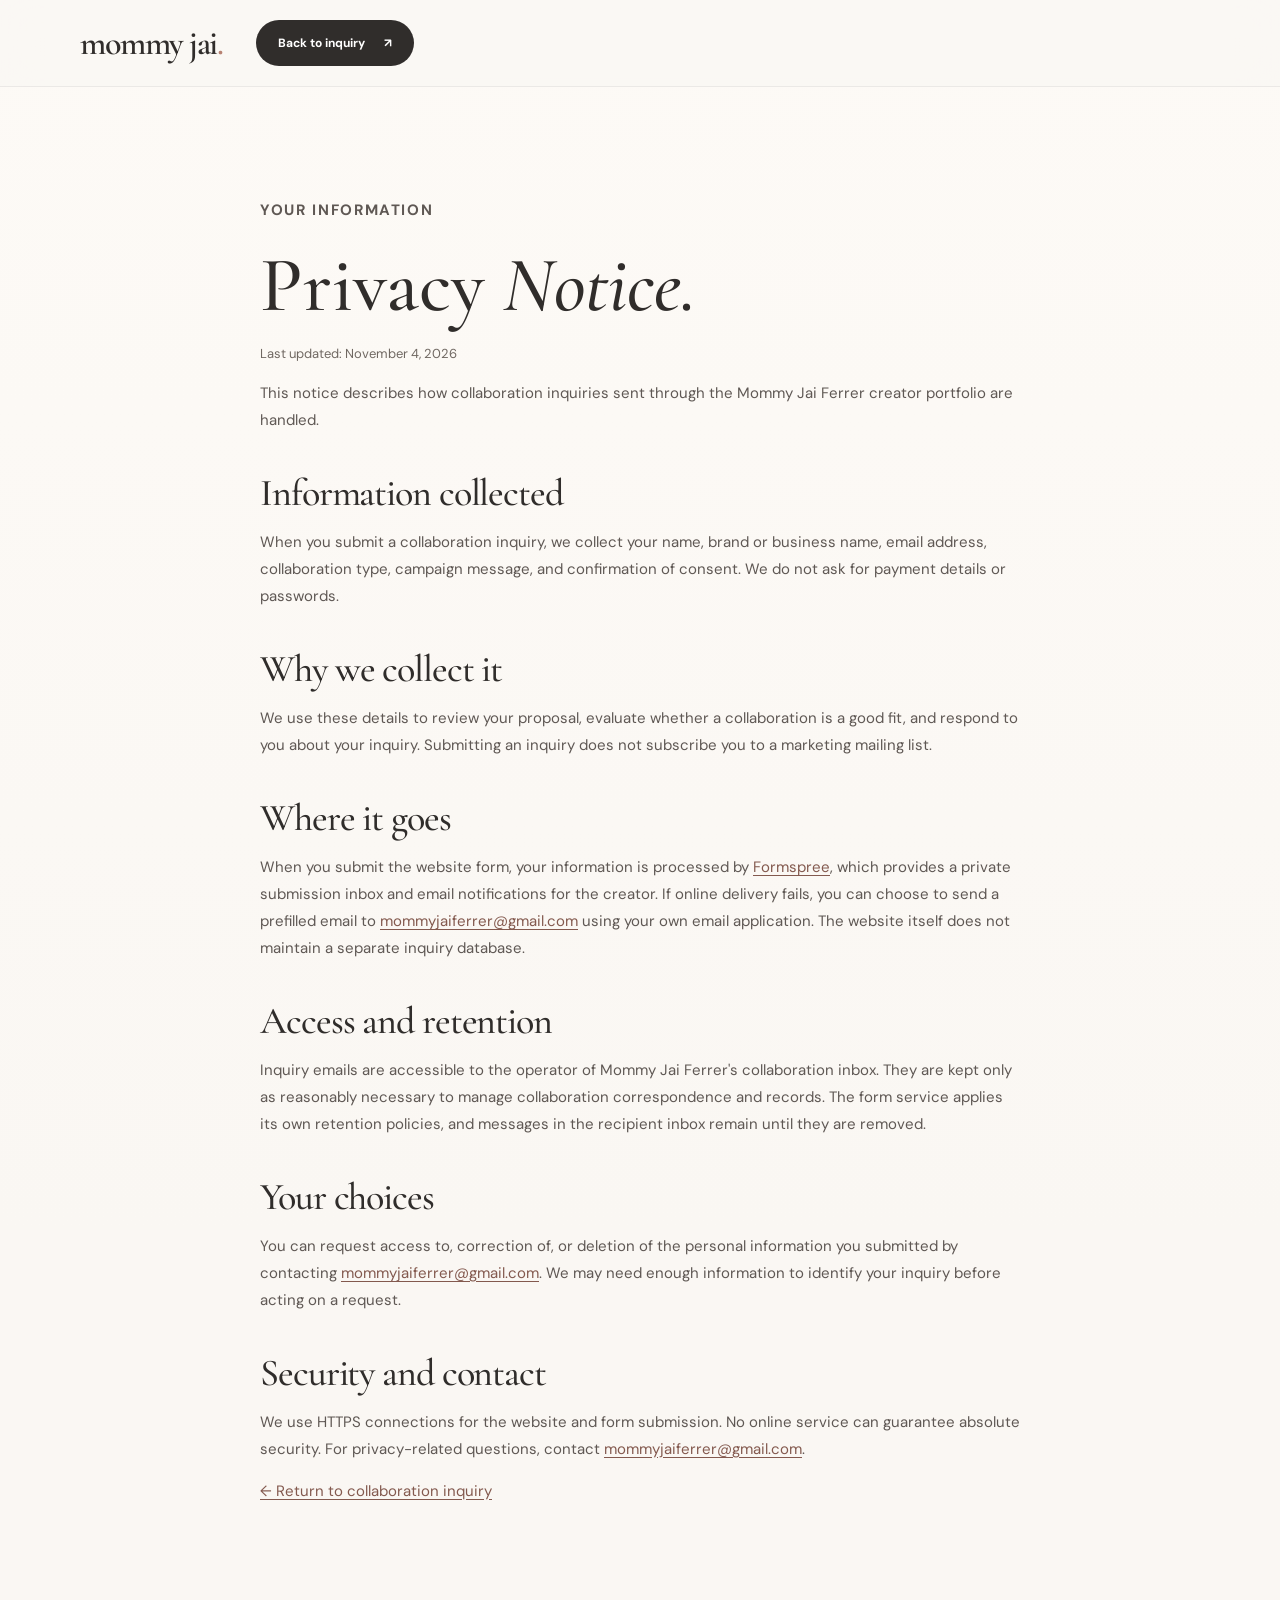
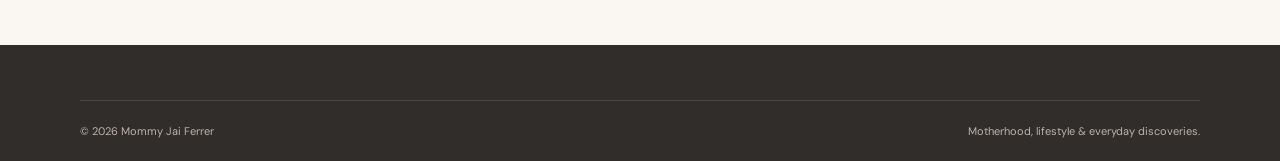
==== commit 18e71b88: "Activate Formspree inquiry backend with endpoint mdeebebb" ====
--- a/privacy.html
+++ b/privacy.html
@@ -43,7 +43,7 @@
     <p>We use these details to review your proposal, evaluate whether a collaboration is a good fit, and respond to you about your inquiry. Submitting an inquiry does not subscribe you to a marketing mailing list.</p>
 
     <h2>Where it goes</h2>
-    <p>Until the online form service is activated, the inquiry form prepares an email draft that you must send through your email application. Email messages go to <a href="mailto:mommyjaiferrer@gmail.com">mommyjaiferrer@gmail.com</a> and are handled by the sender's and recipient's email providers. Once the hosted form is enabled, submissions will be processed by <a href="https://formspree.io/legal/privacy-policy/" target="_blank" rel="noopener noreferrer">Formspree</a> for email notification and submission history. The website itself does not maintain a separate inquiry database.</p>
+    <p>When you submit the website form, your information is processed by <a href="https://formspree.io/legal/privacy-policy/" target="_blank" rel="noopener noreferrer">Formspree</a>, which provides a private submission inbox and email notifications for the creator. If online delivery fails, you can choose to send a prefilled email to <a href="mailto:mommyjaiferrer@gmail.com">mommyjaiferrer@gmail.com</a> using your own email application. The website itself does not maintain a separate inquiry database.</p>
 
     <h2>Access and retention</h2>
     <p>Inquiry emails are accessible to the operator of Mommy Jai Ferrer's collaboration inbox. They are kept only as reasonably necessary to manage collaboration correspondence and records. The form service applies its own retention policies, and messages in the recipient inbox remain until they are removed.</p>
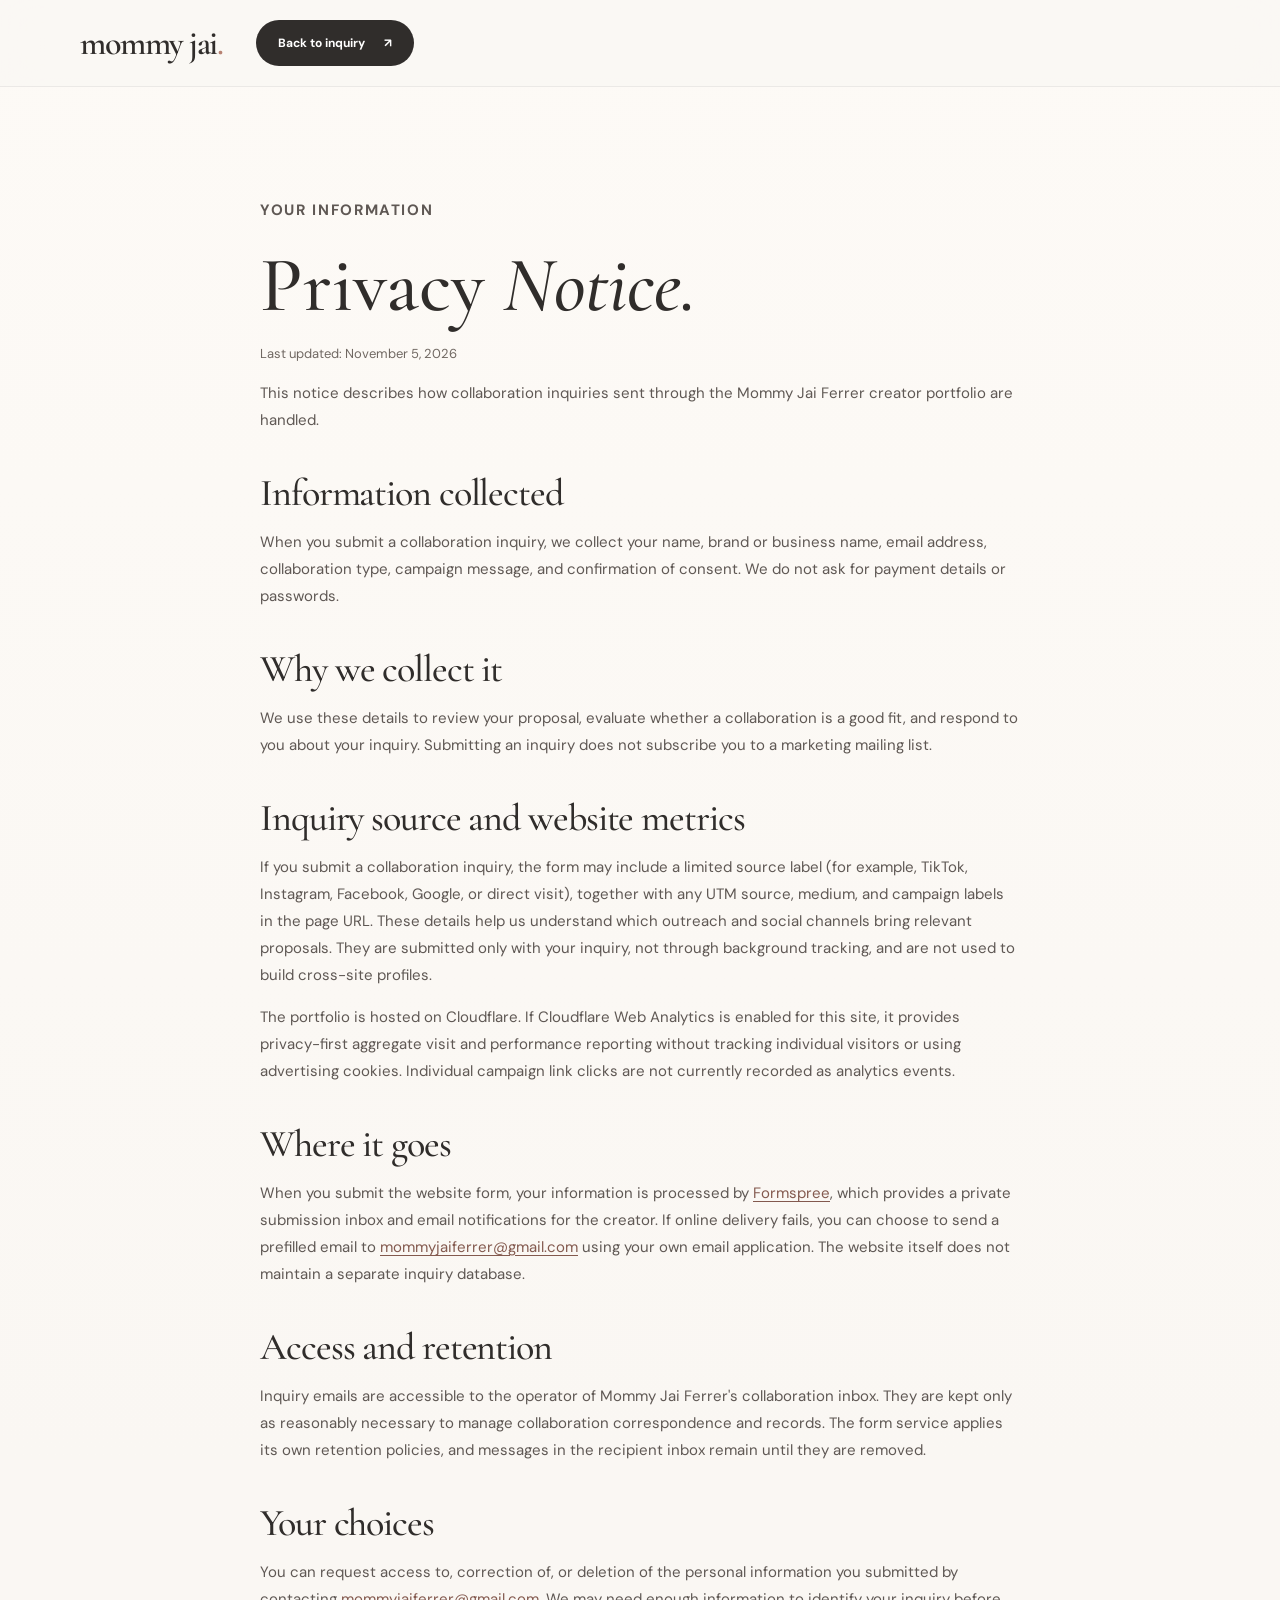
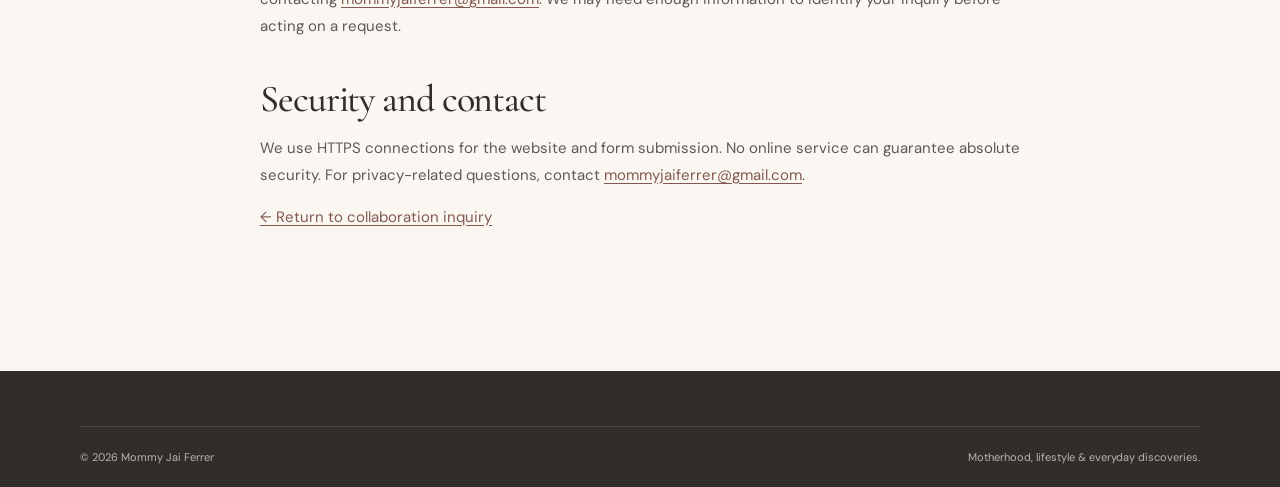
==== commit a983f953: "V4.3 disclose inquiry attribution and Cloudflare analytics" ====
--- a/privacy.html
+++ b/privacy.html
@@ -5,12 +5,20 @@
   <meta name="viewport" content="width=device-width, initial-scale=1">
   <meta name="theme-color" content="#faf7f3">
   <meta name="description" content="How Mommy Jai Ferrer handles collaboration inquiry information.">
+  <link rel="canonical" href="https://mommy-jai-portfolio.pages.dev/privacy">
+  <meta name="robots" content="index, follow">
+  <meta property="og:type" content="website">
+  <meta property="og:title" content="Privacy Notice | Mommy Jai Ferrer">
+  <meta property="og:url" content="https://mommy-jai-portfolio.pages.dev/privacy">
+  <meta property="og:description" content="How Mommy Jai Ferrer handles information from collaboration inquiries.">
+  <meta property="og:image" content="https://mommy-jai-portfolio.pages.dev/assets/mommy-jai-social-preview.jpg">
+  <meta name="twitter:card" content="summary_large_image">
   <title>Privacy Notice | Mommy Jai Ferrer</title>
   <link rel="icon" href="assets/favicon.svg" type="image/svg+xml">
   <link rel="preconnect" href="https://fonts.googleapis.com">
   <link rel="preconnect" href="https://fonts.gstatic.com" crossorigin>
   <link href="https://fonts.googleapis.com/css2?family=Cormorant+Garamond:wght@400;500;600&family=DM+Sans:wght@400;500;600;700&display=swap" rel="stylesheet">
-  <link rel="stylesheet" href="styles.css?v=1.3.6">
+  <link rel="stylesheet" href="styles.css?v=4.2.0">
   <style>
     .privacy-page{width:min(760px,calc(100% - 42px));margin:0 auto;padding:95px 0 125px}
     .privacy-page h1{font-family:var(--serif);font-weight:500;font-size:clamp(54px,8vw,78px);line-height:1;margin:22px 0 18px}
@@ -33,7 +41,7 @@
   <main class="privacy-page">
     <p class="kicker">YOUR INFORMATION</p>
     <h1>Privacy <em>Notice.</em></h1>
-    <p class="date-note">Last updated: November 4, 2026</p>
+    <p class="date-note">Last updated: November 5, 2026</p>
     <p>This notice describes how collaboration inquiries sent through the Mommy Jai Ferrer creator portfolio are handled.</p>
 
     <h2>Information collected</h2>
@@ -41,6 +49,10 @@
 
     <h2>Why we collect it</h2>
     <p>We use these details to review your proposal, evaluate whether a collaboration is a good fit, and respond to you about your inquiry. Submitting an inquiry does not subscribe you to a marketing mailing list.</p>
+
+    <h2>Inquiry source and website metrics</h2>
+    <p>If you submit a collaboration inquiry, the form may include a limited source label (for example, TikTok, Instagram, Facebook, Google, or direct visit), together with any UTM source, medium, and campaign labels in the page URL. These details help us understand which outreach and social channels bring relevant proposals. They are submitted only with your inquiry, not through background tracking, and are not used to build cross-site profiles.</p>
+    <p>The portfolio is hosted on Cloudflare. If Cloudflare Web Analytics is enabled for this site, it provides privacy-first aggregate visit and performance reporting without tracking individual visitors or using advertising cookies. Individual campaign link clicks are not currently recorded as analytics events.</p>
 
     <h2>Where it goes</h2>
     <p>When you submit the website form, your information is processed by <a href="https://formspree.io/legal/privacy-policy/" target="_blank" rel="noopener noreferrer">Formspree</a>, which provides a private submission inbox and email notifications for the creator. If online delivery fails, you can choose to send a prefilled email to <a href="mailto:mommyjaiferrer@gmail.com">mommyjaiferrer@gmail.com</a> using your own email application. The website itself does not maintain a separate inquiry database.</p>
--- a/styles.css
+++ b/styles.css
@@ -252,3 +252,1147 @@
 .inquiry-form .form-fallback{display:inline-flex;align-items:center;align-self:start;min-height:44px;padding:9px 13px;margin-top:5px;border:1px solid #a77b6c;border-radius:8px;background:#fff8f3;color:#764f41;font-family:var(--sans);font-size:13px;font-weight:700;line-height:1.5;text-decoration:none}
 .inquiry-form .form-fallback:hover{background:#f7e8de}
 .inquiry-form .form-fallback[hidden]{display:none!important}
+
+
+/* V1.4 — first-fold hero framing: keep conversion CTAs visible on laptops
+   while preserving the editorial typography and natural mobile scrolling. */
+@media(min-width:701px){
+  .hero{min-height:570px;padding-top:32px;padding-bottom:58px}
+  .hero h1{margin-top:25px;margin-bottom:21px}
+  .hero-meta{margin-top:34px}
+  /* Move the card outward from Jai's face, not farther across the portrait. */
+  .sticker-top{top:39px;right:-26px}
+}
+@media(min-width:1024px) and (max-height:790px){
+  .hero{min-height:0;padding-top:22px;padding-bottom:46px}
+  .hero h1{margin-top:22px;margin-bottom:18px}
+  .hero-visual{height:500px}
+}
+@media(max-width:700px){
+  .hero{padding-top:30px;padding-bottom:36px;gap:10px}
+  .hero h1{margin-top:17px;margin-bottom:15px}
+  .hero-actions{margin-top:20px}
+  .hero-meta{margin-top:23px}
+  .hero-visual{margin:0 auto}
+  .sticker-top{top:22px;right:-4px}
+}
+
+
+/* V1.4.1 — softly harmonize the portrait with the editorial warm palette */
+.portrait-frame{
+  background:linear-gradient(180deg,#d9cec8 0%,#cbbcb4 100%);
+}
+.portrait-img{
+  display:block;
+  width:100%;
+  height:100%;
+  object-fit:cover;
+  object-position:center 22%;
+  filter:brightness(1.01) saturate(.97) contrast(1.01) sepia(.045) hue-rotate(-5deg);
+}
+.portrait-frame::after{
+  content:"";
+  position:absolute;
+  inset:0;
+  z-index:1;
+  pointer-events:none;
+  background:linear-gradient(180deg,rgba(223,201,190,.09),rgba(202,176,164,.10));
+  mix-blend-mode:soft-light;
+}
+@media(min-width:701px){
+  .sticker-top{top:28px;right:-36px}
+}
+@media(max-width:700px){
+  .sticker-top{top:16px;right:-9px}
+}
+
+
+/* V1.5 — palette-matched portrait, edited into the actual photo.
+   Keep authentic skin/hair tones by removing earlier whole-image CSS filters. */
+.portrait-frame{background:linear-gradient(180deg,#f0e5df 0%,#eadbd4 50%,#dac4b8 100%)}
+.portrait-img{filter:none;object-position:center 22%}
+.portrait-frame::after{content:none;display:none}
+
+
+/* V1.6 — authentic family portrait replaces the Life Lately placeholder. */
+.about-art.about-photo{
+  display:block;
+  min-height:0;
+  padding:0;
+  aspect-ratio:1/1;
+  background:linear-gradient(135deg,#f0e5df,#eadbd4 60%,#d8c2b8);
+  border:1px solid rgba(151,108,92,.14);
+  border-radius:12px;
+  overflow:hidden;
+  box-shadow:0 22px 50px rgba(94,64,53,.10);
+}
+.about-art.about-photo::after{content:none;display:none}
+.about-photo-img{
+  display:block;
+  width:100%;
+  height:100%;
+  object-fit:cover;
+  object-position:center center;
+  filter:none;
+}
+@media(max-width:700px){
+  .about-art.about-photo{min-height:0;aspect-ratio:1/1}
+}
+
+
+/* V1.7 — Bonakid case-study still: authentic product packaging and brand-cohesive art direction */
+.work-art.work-art-photo{display:block;padding:0;overflow:hidden;background:#e9d9d0;isolation:isolate}
+.work-art-photo .campaign-thumb{display:block;position:relative;z-index:1;width:100%;height:100%;object-fit:cover;object-position:center center;filter:brightness(1.02) saturate(.97)}
+.work-art-photo .campaign-tag{position:absolute;z-index:3;top:14px;left:14px;padding:8px 10px;border-radius:5px;background:rgba(250,247,243,.94);color:#755449;font-size:10px;letter-spacing:1.25px;line-height:1.3;font-weight:700;box-shadow:0 4px 14px rgba(51,36,32,.10)}
+.work-art-photo .campaign-count{position:absolute;z-index:3;right:13px;bottom:12px;padding:4px 7px;border-radius:4px;background:rgba(48,45,43,.55);color:#fff7ee;font-size:10px;font-weight:600}
+.work-art-photo::after{z-index:2}
+@media(max-width:767px){
+  .work-art.work-art-photo{background:#e8d8cf}
+  .work-art-photo::before{content:"";position:absolute;inset:-22px;background:url("assets/bonakid-featured-authentic.webp?v=1") center/cover no-repeat;filter:blur(20px) saturate(.74);opacity:.6;z-index:0}
+  .work-art-photo .campaign-thumb{object-fit:contain;filter:brightness(1.025)}
+  .work-art-photo .campaign-tag{top:8px;left:8px;padding:5px 6px;font-size:8px;letter-spacing:.6px}
+  .work-art-photo .campaign-count{right:8px;bottom:8px;font-size:8px}
+}
+
+
+/* V1.8 — selected sharper Bonakid campaign photo; preserve all subjects/product */
+.work-art.work-art-photo{background:#e9d9d0}
+.work-art.work-art-photo::before{
+  content:"";position:absolute;inset:-18px;z-index:0;
+  background:url("assets/bonakid-flagship-fidelity-v31.webp?v=1") center/cover no-repeat;
+  filter:blur(16px) saturate(.72);opacity:.55;
+}
+.work-art-photo .campaign-thumb{
+  width:100%;height:100%;object-fit:contain;object-position:center center;
+  filter:none;
+}
+
+
+/* V2.0: commercial credibility, evidence hierarchy and supporting text refinements */
+.work-section{padding-bottom:calc(var(--section-pad, 90px) * .86)}
+.work-footnote{font-size:12px;line-height:1.75}
+.card-type{font-size:11px;letter-spacing:1px}
+.creator-value{margin:37px 0 0;padding:28px 0 0;border-top:1px solid rgba(130,99,89,.18);display:grid;grid-template-columns:.92fr 2.08fr;gap:36px}
+.creator-value .kicker{margin:0 0 10px}
+.creator-value h3{font-family:var(--serif);font-weight:500;letter-spacing:-.03em;font-size:clamp(29px,3vw,39px);line-height:1.06;margin:0}
+.creator-value h3 em{color:#a5796a;font-weight:400}
+.creator-value-points{display:grid;grid-template-columns:repeat(3,minmax(0,1fr));gap:16px}
+.creator-value-points>div{padding:0 0 0 16px;border-left:1px solid rgba(130,99,89,.2)}
+.creator-value-points strong{display:block;font-size:12px;line-height:1.4;color:#493a34}
+.creator-value-points span{display:block;font-size:12px;line-height:1.65;color:#6b615d;margin-top:7px}
+
+.brand-section{background:linear-gradient(180deg,#eee2db 0%,#f3eae5 100%);padding:84px 0}
+.brand-content{text-align:left}
+.brand-content>.kicker,.brand-content>h2,.brand-introduction{text-align:center}
+.brand-content>h2{max-width:720px}
+.brand-content .brand-introduction{max-width:650px!important;margin:0 auto 46px!important;font-size:15px!important;line-height:1.75!important}
+.brand-subhead{display:flex;justify-content:space-between;align-items:end;gap:24px;margin:0 0 21px}
+.brand-content .brand-subhead .brand-group-label{margin:0 0 10px;font-size:11px;letter-spacing:1.4px}
+.brand-subhead h3{margin:0;font-family:var(--serif);font-size:clamp(30px,3.4vw,43px);font-weight:500;line-height:1.05;letter-spacing:-.025em}
+.brand-subhead h3 em{color:#9d7468;font-weight:400}
+.brand-subhead>a{font-size:12px;font-weight:700;color:#775448;text-decoration:none;border-bottom:1px solid #a97f70;padding-bottom:6px;white-space:nowrap}
+.brand-subhead>p{max-width:320px;margin:0;font-size:12px;line-height:1.7;color:#695c56;text-align:right}
+.brand-evidence-grid{display:grid;grid-template-columns:.94fr 1.06fr;gap:15px}
+.brand-evidence-card{min-width:0;border:1px solid rgba(130,98,85,.15);border-radius:10px;padding:28px;min-height:266px}
+.brand-evidence-paid{background:linear-gradient(140deg,#faf7f3,#f2e5de);display:flex;flex-direction:column;align-items:flex-start}
+.brand-evidence-exchange{background:rgba(255,255,255,.38)}
+.relationship-type{color:#8d6256;font-size:11px;font-weight:700;letter-spacing:1.2px;line-height:1.35;margin:0}
+.brand-evidence-paid h4{margin:24px 0 10px;font-family:var(--serif);font-size:clamp(31px,3.3vw,44px);font-weight:600;line-height:1.08;letter-spacing:-.025em}
+.brand-evidence-card>p:not(.relationship-type){font-size:13px;color:#635851;line-height:1.7}
+.brand-evidence-paid>a{margin-top:auto;padding-top:24px;font-weight:700;font-size:12px;color:#745345;text-decoration:underline;text-underline-offset:5px}
+.brand-evidence-exchange .exchange-intro{margin:10px 0 18px;font-size:13px}
+.brand-linked{display:grid;grid-template-columns:repeat(2,minmax(0,1fr));gap:8px}
+.brand-linked a{display:flex;justify-content:space-between;align-items:center;gap:8px;min-height:43px;background:rgba(250,247,243,.85);padding:9px 11px;border-radius:5px;border:1px solid rgba(130,98,85,.13);text-decoration:none;color:#45362f;font-family:var(--serif);font-size:21px;font-weight:600}
+.brand-linked a span,.brand-more-links a span{font-family:var(--sans);font-size:12px;color:#a47869}
+.brand-linked a:hover,.brand-more-links a:hover{background:#fffaf6}
+.brand-additional{border-top:1px solid rgba(130,98,85,.18);margin:44px 0 35px;padding-top:32px}
+.brand-more-links{display:grid;grid-template-columns:repeat(4,minmax(0,1fr));gap:8px 15px}
+.brand-more-links a{display:flex;justify-content:space-between;align-items:center;gap:8px;min-height:55px;padding:12px 7px;border-bottom:1px solid rgba(130,98,85,.19);font-family:var(--serif);font-size:clamp(19px,2vw,24px);font-weight:600;color:#4a3b34;text-decoration:none}
+.brand-in-production{display:grid;grid-template-columns:1fr 1.6fr;align-items:center;gap:20px;padding:22px;border:1px solid rgba(130,98,85,.16);background:rgba(250,247,243,.45);border-radius:9px}
+.brand-in-production>div>p:not(.relationship-type){font-size:12px;line-height:1.6;color:#6a5d56;margin:7px 0 0}
+.pending-brand-names{display:flex;flex-wrap:wrap;gap:8px;justify-content:flex-end}
+.pending-brand-names span{padding:7px 11px;border-radius:30px;border:1px solid rgba(130,98,85,.15);background:rgba(255,255,255,.65);font-family:var(--serif);font-size:20px;color:#695950}
+.brand-content .brand-legal{max-width:790px!important;text-align:center;font-size:12px!important;line-height:1.7!important;margin:24px auto 0!important;color:#70645e!important}
+.brand-section a:focus-visible{outline:2px solid #91695e;outline-offset:3px}
+@media(max-width:950px){
+  .creator-value{grid-template-columns:1fr;gap:20px}
+  .brand-evidence-card{padding:22px}
+  .brand-more-links{grid-template-columns:repeat(3,minmax(0,1fr))}
+}
+@media(max-width:700px){
+  .work-section{padding-bottom:65px}
+  .creator-value{margin-top:28px;padding-top:23px}
+  .creator-value-points{grid-template-columns:1fr;gap:16px}
+  .creator-value-points>div{padding-left:13px}
+  .brand-section{padding:61px 0}
+  .brand-content .brand-introduction{font-size:14px!important;margin-bottom:36px!important}
+  .brand-subhead{align-items:flex-start;flex-direction:column;gap:12px}
+  .brand-subhead h3{font-size:36px}
+  .brand-subhead>p{text-align:left}
+  .brand-evidence-grid{grid-template-columns:1fr}
+  .brand-evidence-card{min-height:0;padding:22px}
+  .brand-evidence-paid h4{font-size:36px;margin-top:20px}
+  .brand-evidence-paid>a{padding-top:16px}
+  .brand-linked a{font-size:19px}
+  .brand-additional{margin:35px 0 28px;padding-top:26px}
+  .brand-more-links{grid-template-columns:repeat(2,minmax(0,1fr))}
+  .brand-more-links a{min-height:49px;font-size:20px}
+  .brand-in-production{grid-template-columns:1fr;gap:16px}
+  .pending-brand-names{justify-content:flex-start}
+  .pending-brand-names span{font-size:19px}
+}
+@media(max-width:355px){.brand-linked{grid-template-columns:1fr}.brand-more-links{grid-template-columns:1fr}}
+
+
+/* V2.1: phase-two editorial refinements — readable proof, controlled rhythm */
+.creator-value{
+  margin-top:42px;
+  padding-top:36px;
+  padding-bottom:12px;
+  gap:42px;
+  grid-template-columns:minmax(0,.86fr) minmax(0,2.14fr);
+}
+.creator-value .kicker{margin-bottom:12px}
+.creator-value h3{font-size:clamp(31px,3.15vw,42px);line-height:1.11}
+.creator-value-points{gap:20px;align-items:start}
+.creator-value-points>div{padding-left:18px;border-left-color:rgba(130,99,89,.28)}
+.creator-value-points strong{font-size:13px;line-height:1.48}
+.creator-value-points span{font-size:13px;line-height:1.75;margin-top:9px;color:#615751}
+.brand-content .brand-subhead .brand-group-label,
+.brand-evidence-card .relationship-type,
+.brand-in-production .relationship-type{
+  font-size:12px;
+  letter-spacing:1.05px;
+  line-height:1.5;
+}
+.brand-content .brand-subhead .brand-group-label{margin-bottom:12px}
+.brand-subhead>a{font-size:13px;line-height:1.5}
+.brand-subhead>p{font-size:13px;line-height:1.75}
+.brand-evidence-card>p:not(.relationship-type){font-size:14px;line-height:1.75}
+.brand-evidence-paid>a{font-size:13px;line-height:1.55}
+.brand-evidence-exchange .exchange-intro{font-size:14px;line-height:1.7}
+.brand-linked{gap:10px}
+.brand-linked a{min-height:49px;padding:11px 13px;font-size:22px;line-height:1.3}
+.brand-more-links{row-gap:10px;column-gap:19px}
+.brand-more-links a{min-height:59px;padding:14px 8px;font-size:clamp(21px,2vw,25px);line-height:1.3}
+.brand-linked a span,.brand-more-links a span{font-size:13px;flex-shrink:0}
+.brand-in-production>div>p:not(.relationship-type){font-size:13px}
+.brand-featured{padding-bottom:13px}
+.brand-subhead{margin-bottom:26px}
+.brand-additional{
+  border-top:1px solid rgba(130,98,85,.24);
+  margin-top:51px;
+  margin-bottom:40px;
+  padding-top:39px;
+}
+.brand-in-production{
+  margin-top:8px;
+  padding:24px;
+  border-color:rgba(130,98,85,.21);
+}
+@media(max-width:950px){
+  .creator-value{grid-template-columns:1fr;gap:24px}
+  .creator-value-points{gap:18px}
+  .brand-more-links{column-gap:14px}
+}
+@media(max-width:700px){
+  .creator-value{margin-top:32px;padding-top:28px;padding-bottom:3px;gap:23px}
+  .creator-value h3{font-size:clamp(31px,8.3vw,39px)}
+  .creator-value-points{gap:19px}
+  .creator-value-points>div{padding-left:15px}
+  .creator-value-points strong{font-size:13px}
+  .creator-value-points span{font-size:13px;line-height:1.7}
+  .brand-subhead{gap:14px;margin-bottom:22px}
+  .brand-subhead h3{font-size:clamp(32px,8.7vw,36px)}
+  .brand-linked a{font-size:20px;min-height:48px;padding:10px 11px}
+  .brand-more-links a{font-size:21px;min-height:54px;padding:12px 6px}
+  .brand-additional{margin-top:39px;margin-bottom:32px;padding-top:32px}
+  .brand-in-production{padding:21px}
+}
+@media(max-width:355px){
+  .brand-more-links a{font-size:21px}
+}
+
+
+/* V3.0 — authentic campaign evidence, flagship editorial moment & differentiated services */
+.work-section{padding-bottom:clamp(75px,9vw,112px)}
+.campaign-spotlight{margin:3px 0 43px;border-top:1px solid rgba(130,99,89,.28);padding-top:18px}
+.spotlight-eyebrow{display:flex;align-items:center;justify-content:space-between;gap:12px;margin-bottom:17px;color:#956b5e;font-size:11px;letter-spacing:1.55px;font-weight:700}
+.campaign-item{min-width:0;overflow:hidden;border-radius:13px;background:#fffaf6;border:1px solid rgba(139,103,90,.12);box-shadow:0 12px 32px rgba(65,44,38,.055);transition:box-shadow .3s ease,transform .3s ease}
+.campaign-item:hover{box-shadow:0 19px 40px rgba(65,44,38,.1)}
+.campaign-item>.work-card{border-radius:0;box-shadow:none;background:transparent}
+.campaign-item>.work-card:hover{transform:none;box-shadow:none}
+.campaign-item>.work-card:focus-visible{outline:3px solid #976e62;outline-offset:-3px}
+.campaign-item-featured>.work-card{display:grid;grid-template-columns:minmax(0,1.13fr) minmax(0,.87fr);min-height:365px;align-items:stretch}
+.campaign-item-featured>.work-card .work-art{height:100%;min-height:365px}
+.campaign-item-featured>.work-card .card-info{display:flex;align-items:end;justify-content:space-between;gap:13px;padding:40px 34px;background:linear-gradient(140deg,#fffaf7,#f0e0d8)}
+.campaign-item-featured .card-info h3{font-size:clamp(39px,4.7vw,64px);line-height:1.02;letter-spacing:-.035em;margin-top:16px}
+.campaign-item-featured .card-info p{font-size:15px;line-height:1.65}
+.campaign-item-featured .card-type{font-size:11px;line-height:1.6;letter-spacing:1px}
+.campaign-item-featured .work-art-photo .campaign-thumb{object-fit:cover;width:100%;height:100%;min-height:365px}
+.campaign-gallery-heading{display:flex;align-items:end;justify-content:space-between;gap:30px;margin:0 0 22px}
+.campaign-gallery-heading .kicker{margin:0 0 8px}
+.campaign-gallery-heading h3{font-family:var(--serif);font-size:clamp(32px,3.8vw,47px);font-weight:500;letter-spacing:-.025em;line-height:1.08;margin:0}
+.campaign-gallery-heading h3 em{font-weight:400;color:#a27769}
+.campaign-gallery-heading>p{font-size:13px;color:#71625d;max-width:330px;line-height:1.7;margin:0}
+.work-grid.work-gallery{display:grid;grid-template-columns:repeat(3,minmax(0,1fr));gap:20px}
+.work-gallery .work-art{height:245px}
+.work-gallery .card-info{padding:19px 18px 20px;min-height:120px}
+.work-gallery .card-info h3{font-size:27px;line-height:1.12}
+.work-gallery .card-type{font-size:10px;line-height:1.55;letter-spacing:.8px}
+.work-gallery .card-info p{font-size:13px;line-height:1.6}
+.campaign-details{border-top:1px solid rgba(129,100,88,.15);padding:0 19px}
+.campaign-details summary{cursor:pointer;display:flex;align-items:center;justify-content:space-between;gap:12px;padding:15px 0;color:#79564a;font-size:13px;font-weight:700;line-height:1.45;list-style:none;min-height:48px}
+.campaign-details summary::-webkit-details-marker{display:none}
+.campaign-details summary:focus-visible,.campaign-details .case-source:focus-visible{outline:2px solid #936a5b;outline-offset:3px}
+.campaign-details[open] summary{border-bottom:1px solid rgba(129,100,88,.13)}
+.details-chevron{font-size:20px;line-height:1;transition:transform .2s ease}
+.campaign-details[open] .details-chevron{transform:rotate(45deg)}
+.campaign-facts{display:grid;gap:12px;padding:17px 0 12px}
+.campaign-facts div{min-width:0}
+.campaign-facts dt{margin-bottom:3px;font-size:10px;font-weight:800;color:#926a5e;letter-spacing:1.1px;text-transform:uppercase;line-height:1.5}
+.campaign-facts dd{margin:0;font-size:13px;line-height:1.6;color:#51463f}
+.campaign-details .case-source{display:inline-flex;gap:9px;align-items:center;color:#79564a;text-decoration:underline;text-underline-offset:4px;font-size:13px;font-weight:700;line-height:1.6;margin:3px 0 20px}
+.campaign-spotlight .campaign-details{background:#f6ece5}
+.campaign-spotlight .campaign-facts{grid-template-columns:repeat(3,minmax(0,1fr));gap:20px}
+.case-disclaimer{font-size:12px;line-height:1.7;color:#786b65;max-width:900px;margin:20px 0 0}
+.work-footnote{margin-top:11px}
+.service-overline{font-family:var(--sans);font-size:11px!important;font-weight:800;letter-spacing:1.15px;line-height:1.5!important;color:#91685b!important;margin:12px 0 0!important}
+.services-grid .service-card h3{margin-top:12px}
+.service-distinction{margin-top:auto!important;border-top:1px solid rgba(136,101,88,.19);padding-top:15px;font-size:13px!important;line-height:1.65!important;color:#51443e!important}
+.service-distinction strong{color:#795449}
+.services-grid .service-link{margin-top:22px}
+.service-sponsored .service-distinction{border-top-color:rgba(136,101,88,.27)}
+@media(max-width:950px){
+ .campaign-item-featured>.work-card{grid-template-columns:minmax(0,1fr) minmax(0,1fr)}
+ .campaign-item-featured>.work-card .card-info{padding:28px 24px}
+ .work-grid.work-gallery{grid-template-columns:repeat(2,minmax(0,1fr))}
+ .campaign-gallery-heading>p{max-width:260px}
+}
+@media(max-width:700px){
+ .campaign-spotlight{margin-bottom:33px}
+ .spotlight-eyebrow{font-size:9px;letter-spacing:1px}
+ .campaign-item-featured>.work-card{display:block;min-height:0}
+ .campaign-item-featured>.work-card .work-art{height:265px;min-height:0}
+ .campaign-item-featured .work-art-photo .campaign-thumb{min-height:0;height:100%;object-fit:contain}
+ .campaign-item-featured>.work-card .card-info{min-height:170px;padding:24px 20px}
+ .campaign-item-featured .card-info h3{font-size:clamp(36px,10vw,49px)}
+ .campaign-item-featured .card-info p{font-size:14px}
+ .campaign-gallery-heading{display:block;margin-bottom:19px}
+ .campaign-gallery-heading h3{font-size:clamp(33px,8.5vw,41px)}
+ .campaign-gallery-heading>p{max-width:440px;margin-top:13px}
+ .work-grid.work-gallery{grid-template-columns:repeat(2,minmax(0,1fr));gap:12px}
+ .work-gallery .work-art{height:185px;padding:12px}
+ .work-gallery .art-main{font-size:clamp(25px,6.7vw,34px)}
+ .work-gallery .card-info{min-height:140px;padding:14px 12px}
+ .work-gallery .card-info h3{font-size:clamp(21px,5.6vw,26px)}
+ .work-gallery .card-info p{font-size:12px}
+ .work-gallery .card-type{font-size:9px;letter-spacing:.35px}
+ .campaign-details{padding:0 12px}
+ .campaign-details summary{font-size:12px}
+ .campaign-facts dd{font-size:12px}
+ .campaign-spotlight .campaign-facts{grid-template-columns:1fr;gap:12px}
+ .case-disclaimer{font-size:12px}
+ .service-overline{font-size:11px!important}
+}
+@media(max-width:380px){
+ .work-grid.work-gallery{grid-template-columns:1fr}
+ .work-gallery .work-art{height:220px}
+ .work-gallery .card-info{min-height:0}
+}
+@media(prefers-reduced-motion:reduce){.campaign-item,.details-chevron{transition:none!important}}
+
+
+/* V3.1 — higher-fidelity flagship photograph; original brand colors remain intact */
+.campaign-item-featured .work-art-photo .campaign-thumb{
+  width:100%;height:100%;object-fit:cover;object-position:center center;
+  filter:none;
+}
+@media(max-width:700px){
+  .campaign-item-featured .work-art-photo .campaign-thumb{object-fit:contain}
+}
+
+
+/* V3.2 — a focused, non-duplicative list of additional published brand stories. */
+.brand-section.brand-section-simplified{
+  padding:clamp(68px,7.2vw,100px) 0;
+  background:linear-gradient(180deg,#eee2db 0%,#f3eae5 100%);
+}
+.brand-content-simplified{max-width:1100px}
+.brand-section-simplified .brand-content>.kicker{margin-bottom:18px}
+.brand-section-simplified .brand-content>h2{
+  max-width:740px;
+  margin:0 auto;
+  font-size:clamp(43px,5.5vw,72px);
+  line-height:1.05;
+  letter-spacing:-.038em;
+}
+.brand-section-simplified .brand-content .brand-introduction{
+  max-width:565px!important;
+  margin:20px auto 37px!important;
+  font-size:clamp(14px,1.5vw,16px)!important;
+  line-height:1.75!important;
+  color:#675a54;
+}
+.brand-story-links{
+  list-style:none;
+  padding:0;
+  margin:0;
+  display:grid;
+  grid-template-columns:repeat(4,minmax(0,1fr));
+  gap:12px;
+}
+.brand-story-links li{min-width:0;margin:0}
+.brand-story-links a{
+  min-height:79px;
+  padding:17px 18px;
+  display:flex;
+  justify-content:space-between;
+  align-items:center;
+  gap:12px;
+  color:#41342f;
+  background:rgba(250,247,243,.57);
+  border:1px solid rgba(130,98,85,.16);
+  border-radius:8px;
+  font-family:var(--serif);
+  font-size:clamp(21px,2.2vw,29px);
+  font-weight:600;
+  line-height:1.14;
+  letter-spacing:-.02em;
+  text-decoration:none;
+  transition:background .22s ease,border-color .22s ease,transform .22s ease;
+}
+.brand-story-links a:hover{
+  background:#fffaf6;
+  border-color:rgba(151,109,94,.36);
+  transform:translateY(-2px);
+}
+.brand-story-links a:focus-visible{outline:2px solid #91695e;outline-offset:3px}
+.brand-story-links .brand-story-arrow{
+  flex:0 0 auto;
+  font-family:var(--sans);
+  font-size:15px;
+  font-weight:600;
+  color:#a67b6c;
+}
+.brand-section-simplified .brand-content .brand-legal{
+  max-width:720px!important;
+  margin:25px auto 0!important;
+  font-size:12px!important;
+  line-height:1.75!important;
+  color:#76655d!important;
+}
+@media(max-width:950px){
+  .brand-story-links{grid-template-columns:repeat(3,minmax(0,1fr))}
+}
+@media(max-width:700px){
+  .brand-section.brand-section-simplified{padding:65px 0 69px}
+  .brand-section-simplified .brand-content>h2{font-size:clamp(39px,10vw,53px)}
+  .brand-section-simplified .brand-content .brand-introduction{margin:16px auto 27px!important}
+  .brand-story-links{grid-template-columns:repeat(2,minmax(0,1fr));gap:9px}
+  .brand-story-links a{min-height:66px;padding:14px 12px;font-size:clamp(19px,5.3vw,24px)}
+  .brand-story-links .brand-story-arrow{font-size:13px}
+  .brand-section-simplified .brand-content .brand-legal{margin-top:21px!important}
+}
+@media(max-width:355px){
+  .brand-story-links{grid-template-columns:1fr}
+  .brand-story-links a{min-height:58px}
+}
+@media(prefers-reduced-motion:reduce){.brand-story-links a{transition:none}}
+
+
+/* V3.3 — Lab On Hair: clean genuine-to-edit hair portfolio image, warm editorial framing. */
+.work-gallery .work-art.hair-photo{
+  display:block;
+  position:relative;
+  isolation:isolate;
+  overflow:hidden;
+  padding:0;
+  background:#eadbd4;
+}
+.work-gallery .work-art.hair-photo::before{
+  content:"";
+  position:absolute;
+  z-index:0;
+  inset:-20px;
+  background:url("assets/lab-on-hair-featured.webp?v=1") center / cover no-repeat;
+  filter:blur(20px) saturate(.75);
+  opacity:.56;
+  pointer-events:none;
+}
+.work-gallery .work-art.hair-photo .hair-photo-img{
+  position:relative;
+  z-index:1;
+  display:block;
+  width:100%;
+  height:100%;
+  object-fit:contain;
+  object-position:center;
+  filter:none;
+}
+.work-gallery .hair-photo .hair-tag{
+  top:12px;
+  left:12px;
+  padding:7px 9px;
+  font-size:9px;
+  letter-spacing:1.05px;
+}
+.work-gallery .hair-photo .hair-count{
+  right:12px;
+  bottom:11px;
+}
+@media(max-width:700px){
+  .work-gallery .hair-photo .hair-tag{
+    top:8px;
+    left:8px;
+    padding:5px 6px;
+    font-size:8px;
+    letter-spacing:.65px;
+  }
+  .work-gallery .hair-photo .hair-count{
+    right:8px;
+    bottom:8px;
+  }
+}
+
+
+/* V3.4 — Urban Home: clean editorial campaign still, actual gray/navy box palette */
+.work-gallery .work-art.urban-photo{
+  display:block;
+  position:relative;
+  isolation:isolate;
+  overflow:hidden;
+  padding:0;
+  background:#e8dcd4;
+}
+.work-gallery .work-art.urban-photo::before{
+  content:"";
+  position:absolute;
+  z-index:0;
+  inset:-20px;
+  background:url("assets/urban-home-featured.webp?v=1") center / cover no-repeat;
+  filter:blur(20px) saturate(.75);
+  opacity:.53;
+  pointer-events:none;
+}
+.work-gallery .work-art.urban-photo .urban-photo-img{
+  position:relative;
+  z-index:1;
+  display:block;
+  width:100%;
+  height:100%;
+  object-fit:contain;
+  object-position:center;
+  filter:none;
+}
+.work-gallery .urban-photo .urban-tag{
+  top:12px;
+  left:12px;
+  padding:7px 9px;
+  font-size:9px;
+  letter-spacing:1.05px;
+}
+.work-gallery .urban-photo .urban-count{
+  right:12px;
+  bottom:11px;
+}
+@media(max-width:700px){
+  .work-gallery .urban-photo .urban-tag{
+    top:8px;
+    left:8px;
+    padding:5px 6px;
+    font-size:8px;
+    letter-spacing:.65px;
+  }
+  .work-gallery .urban-photo .urban-count{
+    right:8px;
+    bottom:8px;
+  }
+}
+
+
+/* V3.5: native in-page media viewer, platform embeds only on visitor click */
+.campaign-viewer{
+  padding:0;
+  width:min(1120px,calc(100vw - 36px));
+  max-width:none;
+  max-height:min(91dvh,920px);
+  margin:auto;
+  color:#302d2b;
+  border:1px solid rgba(122,87,72,.2);
+  border-radius:18px;
+  background:#faf7f3;
+  box-shadow:0 32px 100px rgba(34,25,22,.35);
+  overflow:hidden;
+}
+.campaign-viewer:not([open]){display:none}
+.campaign-viewer::backdrop{background:rgba(27,21,20,.74);backdrop-filter:blur(7px)}
+body.campaign-viewer-open{overflow:hidden}
+.viewer-shell{display:flex;flex-direction:column;height:min(91dvh,920px)}
+.viewer-topbar{
+  flex:none;display:flex;align-items:center;justify-content:space-between;
+  gap:18px;min-height:66px;padding:12px 25px;
+  border-bottom:1px solid rgba(116,87,75,.16);background:#fbf8f5;
+}
+.viewer-brand{display:flex;align-items:center;gap:12px;font-family:var(--serif);font-size:28px;font-weight:600;letter-spacing:-.045em}
+.viewer-star{font-family:var(--sans);font-size:19px;color:#b78272}
+.viewer-topbar-label{font-family:var(--sans);font-size:11px;letter-spacing:.1em;font-weight:600;text-transform:uppercase;color:#936e62}
+.viewer-close{
+  border:1px solid rgba(116,87,75,.24);background:#f4ebe6;color:#4b3832;
+  border-radius:100px;cursor:pointer;display:flex;align-items:center;gap:12px;
+  min-height:44px;padding:7px 12px 7px 18px;font:700 13px/1.2 var(--sans);
+}
+.viewer-close span:last-child{font-size:24px;line-height:1;font-weight:400}
+.viewer-close:hover{background:#ebdcd4}
+.viewer-close:focus-visible,.viewer-page-button:focus-visible,.viewer-original:focus-visible,.viewer-platform-note a:focus-visible{outline:3px solid #956b60;outline-offset:3px}
+.viewer-layout{display:grid;grid-template-columns:minmax(0,1.05fr) minmax(0,.95fr);min-height:0;flex:1}
+.viewer-media-col{
+  min-width:0;min-height:0;padding:20px 22px 16px;display:flex;
+  flex-direction:column;align-items:center;gap:12px;overflow-y:auto;
+  background:radial-gradient(ellipse at 45% 20%,#e9d6ca 0%,#e7dfd8 72%);
+}
+.viewer-media-stage{
+  flex:none;position:relative;width:min(100%,420px);
+  height:min(66dvh,690px);min-height:300px;
+  background:linear-gradient(140deg,#e3d5cc,#c2b1a7);
+  border-radius:10px;overflow:hidden;
+  box-shadow:0 12px 35px rgba(51,35,29,.12);
+}
+.viewer-media-stage iframe{display:block;border:0;width:100%;height:100%;background:transparent}
+.viewer-media-col .viewer-platform-note{
+  max-width:435px;margin:0;text-align:center;color:#665c56;
+  font:400 12px/1.65 var(--sans);
+}
+.viewer-platform-note a{color:#815b4f;font-weight:700;text-underline-offset:3px}
+.viewer-info{
+  min-width:0;min-height:0;padding:38px clamp(24px,4vw,52px) 26px;display:flex;
+  flex-direction:column;align-items:flex-start;overflow-y:auto;
+  background:linear-gradient(145deg,#fffaf6 0%,#f2e5dd 100%);
+}
+.viewer-kicker{margin:0 0 14px;font:800 11px/1.5 var(--sans);letter-spacing:1.3px;color:#916a5d}
+.viewer-info h2{font-family:var(--serif);font-size:clamp(40px,4.8vw,66px);font-weight:500;line-height:1.01;letter-spacing:-.037em;margin:0 0 17px;color:#302d2b}
+.viewer-subtitle{font:400 15px/1.7 var(--sans);color:#675c56;margin:0 0 24px}
+.viewer-facts{display:grid;gap:16px;margin:0;padding:19px 0 23px;border-top:1px solid rgba(129,100,88,.23);width:100%}
+.viewer-facts>div{min-width:0}
+.viewer-facts dt{margin:0 0 5px;font:800 11px/1.4 var(--sans);letter-spacing:.9px;text-transform:uppercase;color:#916a5d}
+.viewer-facts dd{margin:0;color:#4f453f;font:400 13px/1.7 var(--sans)}
+.viewer-original{
+  display:inline-flex;align-items:center;justify-content:space-between;gap:25px;
+  padding:13px 17px;min-height:48px;background:#946f63;color:#fffaf6;
+  border-radius:6px;text-decoration:none;font:700 13px/1.4 var(--sans);
+}
+.viewer-original:hover{background:#79574c}
+.viewer-pagination{
+  width:100%;margin-top:auto;padding-top:27px;display:flex;align-items:center;
+  justify-content:space-between;gap:10px;
+}
+.viewer-page-button{
+  background:transparent;border:1px solid rgba(117,84,73,.27);color:#715247;
+  min-height:44px;padding:9px 12px;border-radius:6px;cursor:pointer;
+  font:700 12px/1.3 var(--sans)
+}
+.viewer-page-button:hover:not(:disabled){background:#f8eeea}
+.viewer-page-button:disabled{opacity:.35;cursor:not-allowed}
+.viewer-count{font:700 11px/1.5 var(--sans);letter-spacing:1px;color:#896d61;white-space:nowrap}
+.campaign-item>.work-card{cursor:zoom-in}
+@media(max-width:760px){
+  .campaign-viewer{
+    width:100vw;height:100dvh;max-height:100dvh;border:0;border-radius:0;
+  }
+  .viewer-shell{height:100dvh;max-height:100dvh}
+  .viewer-topbar{min-height:61px;padding:10px 16px}
+  .viewer-brand{font-size:25px}
+  .viewer-topbar-label{font-size:10px}
+  .viewer-layout{display:flex;flex-direction:column;min-height:0;overflow-y:auto;overscroll-behavior:contain}
+  .viewer-media-col{overflow:visible;flex:none;padding:15px 18px;gap:9px}
+  .viewer-media-stage{height:min(49dvh,490px);width:min(100%,350px);min-height:220px}
+  .viewer-media-col .viewer-platform-note{font-size:11px}
+  .viewer-info{overflow:visible;flex:none;padding:24px 22px calc(27px + env(safe-area-inset-bottom))}
+  .viewer-info h2{font-size:clamp(39px,10vw,53px)}
+  .viewer-subtitle{font-size:14px;margin-bottom:18px}
+  .viewer-facts{gap:12px;padding:15px 0 18px}
+  .viewer-pagination{margin-top:18px;padding-top:0}
+}
+@media(max-width:370px){
+  .viewer-topbar-label{display:none}
+  .viewer-media-stage{height:43dvh}
+  .viewer-info h2{font-size:39px}
+}
+@media(prefers-reduced-motion:reduce){.campaign-viewer *{scroll-behavior:auto!important}}
+
+/* In-page campaign viewer V3.5 */
+.campaign-viewer{padding:0;width:min(1080px,calc(100vw - 32px));max-width:none;max-height:92dvh;margin:auto;border:1px solid #d9c7be;border-radius:16px;background:#faf7f3;color:#302d2b;box-shadow:0 28px 95px #241b1959;overflow:hidden}
+.campaign-viewer:not([open]){display:none}
+.campaign-viewer::backdrop{background:#221b1bbd;backdrop-filter:blur(6px)}
+body.viewer-open{overflow:hidden}
+.viewer-top{display:flex;align-items:center;justify-content:space-between;gap:16px;padding:13px 22px;border-bottom:1px solid #dfcfc6;background:#faf7f3;min-height:65px}
+.viewer-mark{font:600 28px/1 var(--serif);letter-spacing:-.04em}
+.viewer-mark small{font:600 11px/1.4 var(--sans);letter-spacing:.09em;color:#a17b6e;text-transform:uppercase}
+.viewer-close{min-height:43px;padding:8px 14px;display:flex;align-items:center;gap:12px;border-radius:30px;border:1px solid #d5bfb5;background:#f4e9e3;color:#63473d;font:700 13px var(--sans);cursor:pointer}
+.viewer-close span{font-size:24px;font-weight:400;line-height:1}
+.viewer-body{display:grid;grid-template-columns:minmax(0,1fr) minmax(0,.95fr);height:min(79dvh,750px);min-height:0}
+.viewer-media{min-width:0;min-height:0;padding:20px;display:flex;flex-direction:column;align-items:center;gap:12px;overflow:auto;background:linear-gradient(130deg,#e5d8cf,#efe5dd)}
+.viewer-stage{flex:none;width:min(100%,400px);height:min(68dvh,670px);min-height:270px;overflow:hidden;border-radius:9px;background:#d9c3b8;box-shadow:0 10px 25px #4c383526}
+.viewer-stage iframe{display:block;width:100%;height:100%;border:0}
+.viewer-media p{margin:0;max-width:430px;text-align:center;color:#675b56;font:400 12px/1.6 var(--sans)}
+.viewer-media p a{color:#795548;font-weight:700;text-underline-offset:3px}
+.viewer-description{min-height:0;padding:37px clamp(23px,3.6vw,48px) 25px;overflow:auto;display:flex;flex-direction:column;align-items:flex-start;background:linear-gradient(140deg,#fffaf6,#f1e2d9)}
+.viewer-category{font:800 11px/1.5 var(--sans);letter-spacing:1.25px;color:#966a5c;text-transform:uppercase}
+.viewer-description h2{font:500 clamp(42px,4.7vw,65px)/1.03 var(--serif);letter-spacing:-.032em;margin:18px 0 10px}
+#viewer-caption{font:400 15px/1.65 var(--sans);color:#6c605a;margin:0 0 24px}
+.viewer-facts{display:grid;gap:15px;width:100%;margin:0;padding:19px 0 22px;border-top:1px solid #d9c6bb}
+.viewer-facts dt{font:800 11px/1.4 var(--sans);letter-spacing:.85px;text-transform:uppercase;color:#926c60;margin-bottom:4px}
+.viewer-facts dd{font:400 13px/1.65 var(--sans);margin:0;color:#524640}
+.viewer-original{display:flex;align-items:center;justify-content:space-between;gap:18px;min-height:47px;padding:12px 16px;border-radius:6px;text-decoration:none;background:#956e62;color:#fffaf6;font:700 13px/1.4 var(--sans)}
+.viewer-original:hover{background:#775449}
+.viewer-controls{display:flex;justify-content:space-between;align-items:center;gap:8px;width:100%;margin-top:auto;padding-top:28px}
+.viewer-controls button{min-height:42px;border-radius:6px;border:1px solid #cdb5aa;background:transparent;padding:9px 11px;color:#705044;font:700 12px var(--sans);cursor:pointer}
+.viewer-controls button:disabled{opacity:.4;cursor:default}
+.viewer-controls span{color:#86695e;font:700 11px var(--sans);letter-spacing:.06em;white-space:nowrap}
+.campaign-item>.work-card{cursor:zoom-in}
+.viewer-close:focus-visible,.viewer-controls button:focus-visible,.viewer-original:focus-visible,.viewer-media a:focus-visible{outline:3px solid #93685a;outline-offset:3px}
+@media(max-width:720px){
+.campaign-viewer{height:100dvh;max-height:100dvh;width:100vw;border:0;border-radius:0}
+.viewer-top{min-height:59px;padding:9px 16px}
+.viewer-mark{font-size:25px}
+.viewer-mark small{font-size:9px}
+.viewer-body{display:block;height:calc(100dvh - 59px);overflow-y:auto;overscroll-behavior:contain}
+.viewer-media{overflow:visible;padding:14px 16px}
+.viewer-stage{height:min(51dvh,490px);width:min(100%,360px);min-height:220px}
+.viewer-media p{font-size:11px}
+.viewer-description{overflow:visible;min-height:0;padding:25px 22px calc(26px + env(safe-area-inset-bottom))}
+.viewer-description h2{font-size:clamp(38px,10vw,52px)}
+.viewer-controls{margin-top:12px;padding-top:15px}
+}
+@media(max-width:360px){.viewer-mark small{display:none}.viewer-stage{height:45dvh}}
+
+
+/* V3.6 — media affordance: discoverable, quiet, and true to each content format */
+.campaign-item .work-art .media-cue{
+  position:absolute;
+  z-index:5;
+  top:18px;
+  right:18px;
+  width:42px;
+  height:42px;
+  display:grid;
+  place-items:center;
+  pointer-events:none;
+  border:1px solid rgba(255,250,246,.63);
+  border-radius:50%;
+  background:rgba(45,37,34,.69);
+  color:#fffaf6;
+  box-shadow:0 5px 19px rgba(34,25,22,.17);
+  -webkit-backdrop-filter:blur(8px);
+  backdrop-filter:blur(8px);
+  opacity:.92;
+  transform:translateZ(0);
+  transition:background-color .22s ease,transform .22s ease,opacity .22s ease;
+}
+.campaign-item .media-cue svg{
+  display:block;
+  width:21px;
+  height:21px;
+}
+.campaign-item .media-cue-gallery svg{
+  width:22px;
+  height:22px;
+}
+.campaign-item-featured .work-art .media-cue{
+  top:22px;
+  right:22px;
+  width:48px;
+  height:48px;
+}
+.campaign-item-featured .media-cue svg{
+  width:24px;
+  height:24px;
+}
+@media(hover:hover) and (pointer:fine){
+  .campaign-item .work-card:hover .media-cue,
+  .campaign-item .work-card:focus-visible .media-cue{
+    background:rgba(45,37,34,.84);
+    transform:scale(1.065);
+    opacity:1;
+  }
+}
+@media(max-width:700px){
+  .campaign-item .work-art .media-cue,
+  .campaign-item-featured .work-art .media-cue{
+    top:11px;
+    right:11px;
+    width:38px;
+    height:38px;
+    opacity:.95;
+  }
+  .campaign-item .media-cue svg,
+  .campaign-item-featured .media-cue svg{
+    width:20px;
+    height:20px;
+  }
+}
+@media(prefers-reduced-motion:reduce){
+  .campaign-item .media-cue{transition:none!important}
+}
+
+
+/* V3.7: additional brand-story preview drawer */
+.brand-story-links a[aria-haspopup="dialog"]{cursor:zoom-in}
+.brand-story-links a[aria-haspopup="dialog"] .brand-story-arrow{
+  transition:transform .2s ease;
+}
+@media(hover:hover) and (pointer:fine){
+  .brand-story-links a[aria-haspopup="dialog"]:hover .brand-story-arrow{transform:translateX(3px)}
+}
+.brand-drawer{
+  inset:0;
+  padding:0;
+  margin:0;
+  width:100vw;
+  height:100dvh;
+  max-width:none;
+  max-height:none;
+  border:0;
+  background:transparent;
+  color:#302d2b;
+  overflow:hidden;
+}
+.brand-drawer:not([open]){display:none}
+.brand-drawer[open]{display:flex;justify-content:flex-end}
+.brand-drawer::backdrop{
+  background:rgba(32,25,23,.65);
+  -webkit-backdrop-filter:blur(5px);
+  backdrop-filter:blur(5px);
+  animation:brand-drawer-backdrop-in .25s ease both;
+}
+body.brand-drawer-open{overflow:hidden}
+.brand-drawer-panel{
+  width:min(540px,100vw);
+  height:100%;
+  max-height:100dvh;
+  margin-left:auto;
+  display:flex;
+  flex-direction:column;
+  min-width:0;
+  background:#faf7f3;
+  box-shadow:-22px 0 65px rgba(43,29,25,.18);
+  animation:brand-drawer-in .35s cubic-bezier(.2,.72,.26,1) both;
+  overscroll-behavior:contain;
+}
+.brand-drawer-header{
+  flex:none;
+  display:flex;
+  align-items:center;
+  justify-content:space-between;
+  gap:15px;
+  padding:18px clamp(17px,3vw,29px);
+  min-height:75px;
+  background:#fcf9f6;
+  border-bottom:1px solid rgba(136,100,88,.18);
+}
+.brand-drawer-identity{
+  font-family:var(--serif);
+  font-size:27px;
+  font-weight:600;
+  line-height:1.05;
+  letter-spacing:-.04em;
+  white-space:nowrap;
+}
+.brand-drawer-identity>span{color:#a67b6c}
+.brand-drawer-identity small{
+  margin-left:7px;
+  font-family:var(--sans);
+  font-weight:700;
+  font-size:10px;
+  letter-spacing:.09em;
+  color:#9a7569;
+  text-transform:uppercase;
+}
+.brand-drawer-close{
+  display:flex;
+  align-items:center;
+  justify-content:space-between;
+  gap:13px;
+  flex:none;
+  min-height:44px;
+  padding:7px 11px 7px 16px;
+  border:1px solid #d6c1b6;
+  border-radius:30px;
+  background:#f3e8e2;
+  color:#60463c;
+  font:700 13px/1 var(--sans);
+  cursor:pointer;
+}
+.brand-drawer-close>span{font-size:24px;font-weight:400;line-height:1}
+.brand-drawer-close:hover{background:#e9d9d1}
+.brand-drawer-content{
+  flex:1;
+  min-height:0;
+  display:flex;
+  flex-direction:column;
+  align-items:stretch;
+  overflow-y:auto;
+  padding:31px clamp(18px,5vw,40px) 28px;
+  overscroll-behavior:contain;
+  background:linear-gradient(160deg,#fffaf7 0%,#f4eae3 72%,#eee0d7 100%);
+}
+.brand-drawer-kicker{
+  margin:0 0 12px;
+  font:800 11px/1.5 var(--sans);
+  letter-spacing:1.15px;
+  color:#946b5e;
+}
+.brand-drawer-context h2{
+  font-family:var(--serif);
+  font-weight:500;
+  font-size:clamp(42px,4.5vw,62px);
+  line-height:1.04;
+  letter-spacing:-.035em;
+  margin:0 0 11px;
+  color:#302d2b;
+}
+.brand-drawer-context>p:last-child{
+  font:400 14px/1.65 var(--sans);
+  color:#655852;
+  margin:0 0 22px;
+}
+.brand-drawer-embed{
+  flex:none;
+  width:min(100%,330px);
+  height:min(48dvh,565px);
+  min-height:300px;
+  margin:0 auto;
+  overflow:hidden;
+  border-radius:10px;
+  background:linear-gradient(140deg,#d9c7bb,#c0aca0);
+  box-shadow:0 15px 35px rgba(70,47,39,.16);
+}
+.brand-drawer-embed iframe{width:100%;height:100%;display:block;border:0}
+.brand-drawer-note{
+  margin:15px auto 17px;
+  max-width:390px;
+  text-align:center;
+  font:400 12px/1.6 var(--sans);
+  color:#6f6059;
+}
+.brand-drawer-note a{
+  color:#795346;
+  font-weight:700;
+  text-underline-offset:3px;
+}
+.brand-drawer-original{
+  display:flex;
+  justify-content:space-between;
+  align-items:center;
+  gap:16px;
+  min-height:48px;
+  width:100%;
+  max-width:360px;
+  padding:12px 16px;
+  margin:0 auto;
+  border-radius:6px;
+  background:#916d61;
+  color:#fffaf6;
+  font:700 13px/1.5 var(--sans);
+  text-decoration:none;
+}
+.brand-drawer-original:hover{background:#795649}
+.brand-drawer-original span{font-size:17px}
+.brand-drawer-navigation{
+  flex:none;
+  display:flex;
+  align-items:center;
+  justify-content:space-between;
+  gap:10px;
+  min-height:74px;
+  padding:13px clamp(17px,3vw,29px) calc(13px + env(safe-area-inset-bottom));
+  border-top:1px solid rgba(135,101,88,.18);
+  background:#fbf6f2;
+}
+.brand-drawer-navigation button{
+  min-height:44px;
+  padding:9px 13px;
+  border:1px solid #d3bdb3;
+  border-radius:6px;
+  background:transparent;
+  color:#745246;
+  cursor:pointer;
+  font:700 12px/1.3 var(--sans);
+}
+.brand-drawer-navigation button:hover:not(:disabled){background:#f1e4dd}
+.brand-drawer-navigation button:disabled{opacity:.35;cursor:default}
+.brand-drawer-navigation>span{
+  font:700 11px/1.4 var(--sans);
+  color:#896b60;
+  letter-spacing:.09em;
+  white-space:nowrap;
+}
+.brand-drawer button:focus-visible,
+.brand-drawer a:focus-visible{
+  outline:3px solid #936a5e;
+  outline-offset:3px;
+}
+@keyframes brand-drawer-in{
+  from{transform:translateX(100%)}
+  to{transform:translateX(0)}
+}
+@keyframes brand-drawer-backdrop-in{
+  from{opacity:0}
+  to{opacity:1}
+}
+@media(max-width:700px){
+  .brand-drawer-header{min-height:64px;padding:10px 16px}
+  .brand-drawer-identity{font-size:24px}
+  .brand-drawer-identity small{font-size:9px}
+  .brand-drawer-content{padding:22px 21px 25px}
+  .brand-drawer-context h2{font-size:clamp(40px,10vw,55px)}
+  .brand-drawer-context>p:last-child{margin-bottom:16px}
+  .brand-drawer-embed{width:min(100%,325px);height:min(53dvh,540px);min-height:235px}
+  .brand-drawer-navigation{min-height:69px;padding:10px 16px calc(10px + env(safe-area-inset-bottom))}
+}
+@media(max-width:355px){
+  .brand-drawer-identity small{display:none}
+  .brand-drawer-embed{height:49dvh}
+}
+@media(prefers-reduced-motion:reduce){
+  .brand-drawer-panel,.brand-drawer::backdrop{animation:none!important}
+  .brand-story-links a[aria-haspopup="dialog"] .brand-story-arrow{transition:none!important}
+}
+
+
+/* V3.8 — UniLove lifestyle campaign photo, preserving product presentation and palette */
+.work-gallery .work-art.unilove-photo{
+  display:block;
+  position:relative;
+  isolation:isolate;
+  overflow:hidden;
+  padding:0;
+  background:#eadbd4;
+}
+.work-gallery .work-art.unilove-photo::before{
+  content:"";
+  position:absolute;
+  z-index:0;
+  inset:-20px;
+  background:url("assets/unilove-featured-v38.webp?v=1") center/cover no-repeat;
+  filter:blur(20px) saturate(.7);
+  opacity:.51;
+  pointer-events:none;
+}
+.work-gallery .work-art.unilove-photo .unilove-photo-img{
+  position:relative;
+  z-index:1;
+  display:block;
+  width:100%;
+  height:100%;
+  object-fit:contain;
+  object-position:center;
+  filter:none;
+}
+.work-gallery .unilove-photo .unilove-tag{
+  top:12px;
+  left:12px;
+  padding:7px 9px;
+  font-size:9px;
+  letter-spacing:1.05px;
+}
+.work-gallery .unilove-photo .unilove-count{
+  right:12px;
+  bottom:11px;
+}
+@media(max-width:700px){
+  .work-gallery .unilove-photo .unilove-tag{
+    top:8px;
+    left:8px;
+    padding:5px 6px;
+    font-size:8px;
+    letter-spacing:.65px;
+  }
+  .work-gallery .unilove-photo .unilove-count{
+    right:8px;
+    bottom:8px;
+  }
+}
+
+
+/* V3.9 — Little & Grown product photography replaces pastel illustration */
+.work-gallery .work-art.little-grown-photo{
+ display:block;position:relative;isolation:isolate;overflow:hidden;padding:0;
+ background:#eadbd4;
+}
+.work-gallery .work-art.little-grown-photo::before{
+ content:"";position:absolute;inset:-16px;z-index:0;
+ background:url("assets/little-grown-featured-v39.webp?v=1") center/cover no-repeat;
+ filter:blur(17px) saturate(.76);opacity:.53;pointer-events:none;
+}
+.work-gallery .work-art.little-grown-photo .little-grown-photo-img{
+ position:relative;z-index:1;display:block;width:100%;height:100%;
+ object-fit:contain;object-position:center;filter:none;
+}
+.work-gallery .little-grown-photo .little-grown-tag{
+ top:12px;left:12px;padding:7px 9px;font-size:9px;letter-spacing:1.05px;
+}
+.work-gallery .little-grown-photo .little-grown-count{right:12px;bottom:11px}
+@media(max-width:700px){
+ .work-gallery .little-grown-photo .little-grown-tag{
+ top:8px;left:8px;padding:5px 6px;font-size:8px;letter-spacing:.65px;
+ }
+ .work-gallery .little-grown-photo .little-grown-count{right:8px;bottom:8px}
+}
+
+
+/* V4.0 — Colgate Harry Potter campaign image, final featured-work photo */
+.work-gallery .work-art.colgate-photo{
+  display:block;position:relative;isolation:isolate;overflow:hidden;padding:0;
+  background:#eadbd4;
+}
+.work-gallery .work-art.colgate-photo::before{
+  content:"";position:absolute;inset:-18px;z-index:0;
+  background:url("assets/colgate-featured-v40.webp?v=2") center/cover no-repeat;
+  filter:blur(18px) saturate(.72);opacity:.48;pointer-events:none;
+}
+.work-gallery .work-art.colgate-photo .colgate-photo-img{
+  position:relative;z-index:1;display:block;
+  width:100%;height:100%;object-fit:contain;object-position:center;
+  filter:none;
+}
+.work-gallery .colgate-photo .colgate-tag{
+  top:12px;left:12px;padding:7px 9px;font-size:9px;letter-spacing:1.05px;
+}
+.work-gallery .colgate-photo .colgate-count{right:12px;bottom:11px}
+@media(max-width:700px){
+  .work-gallery .colgate-photo .colgate-tag{
+    top:8px;left:8px;padding:5px 6px;font-size:8px;letter-spacing:.65px;
+  }
+  .work-gallery .colgate-photo .colgate-count{right:8px;bottom:8px}
+}
+
+
+/* V4.2 — Match Featured Work player behavior; no overlay obscures video controls. */
+.brand-drawer-embed {
+  position:relative;
+  width:min(100%,325px);
+  height:auto;
+  min-height:0;
+  max-height:none;
+  aspect-ratio:325 / 578;
+}
+.brand-drawer-embed iframe{
+  position:absolute;
+  inset:0;
+  width:100%;
+  height:100%;
+  display:block;
+  border:0;
+}
+@media (max-width:700px) {
+  .brand-drawer-embed {
+    width:min(100%,325px);
+    height:auto;
+    min-height:0;
+    max-height:none;
+  }
+}
+@media (max-width:355px) {
+  .brand-drawer-embed{height:auto;min-height:0;max-height:none}
+}
